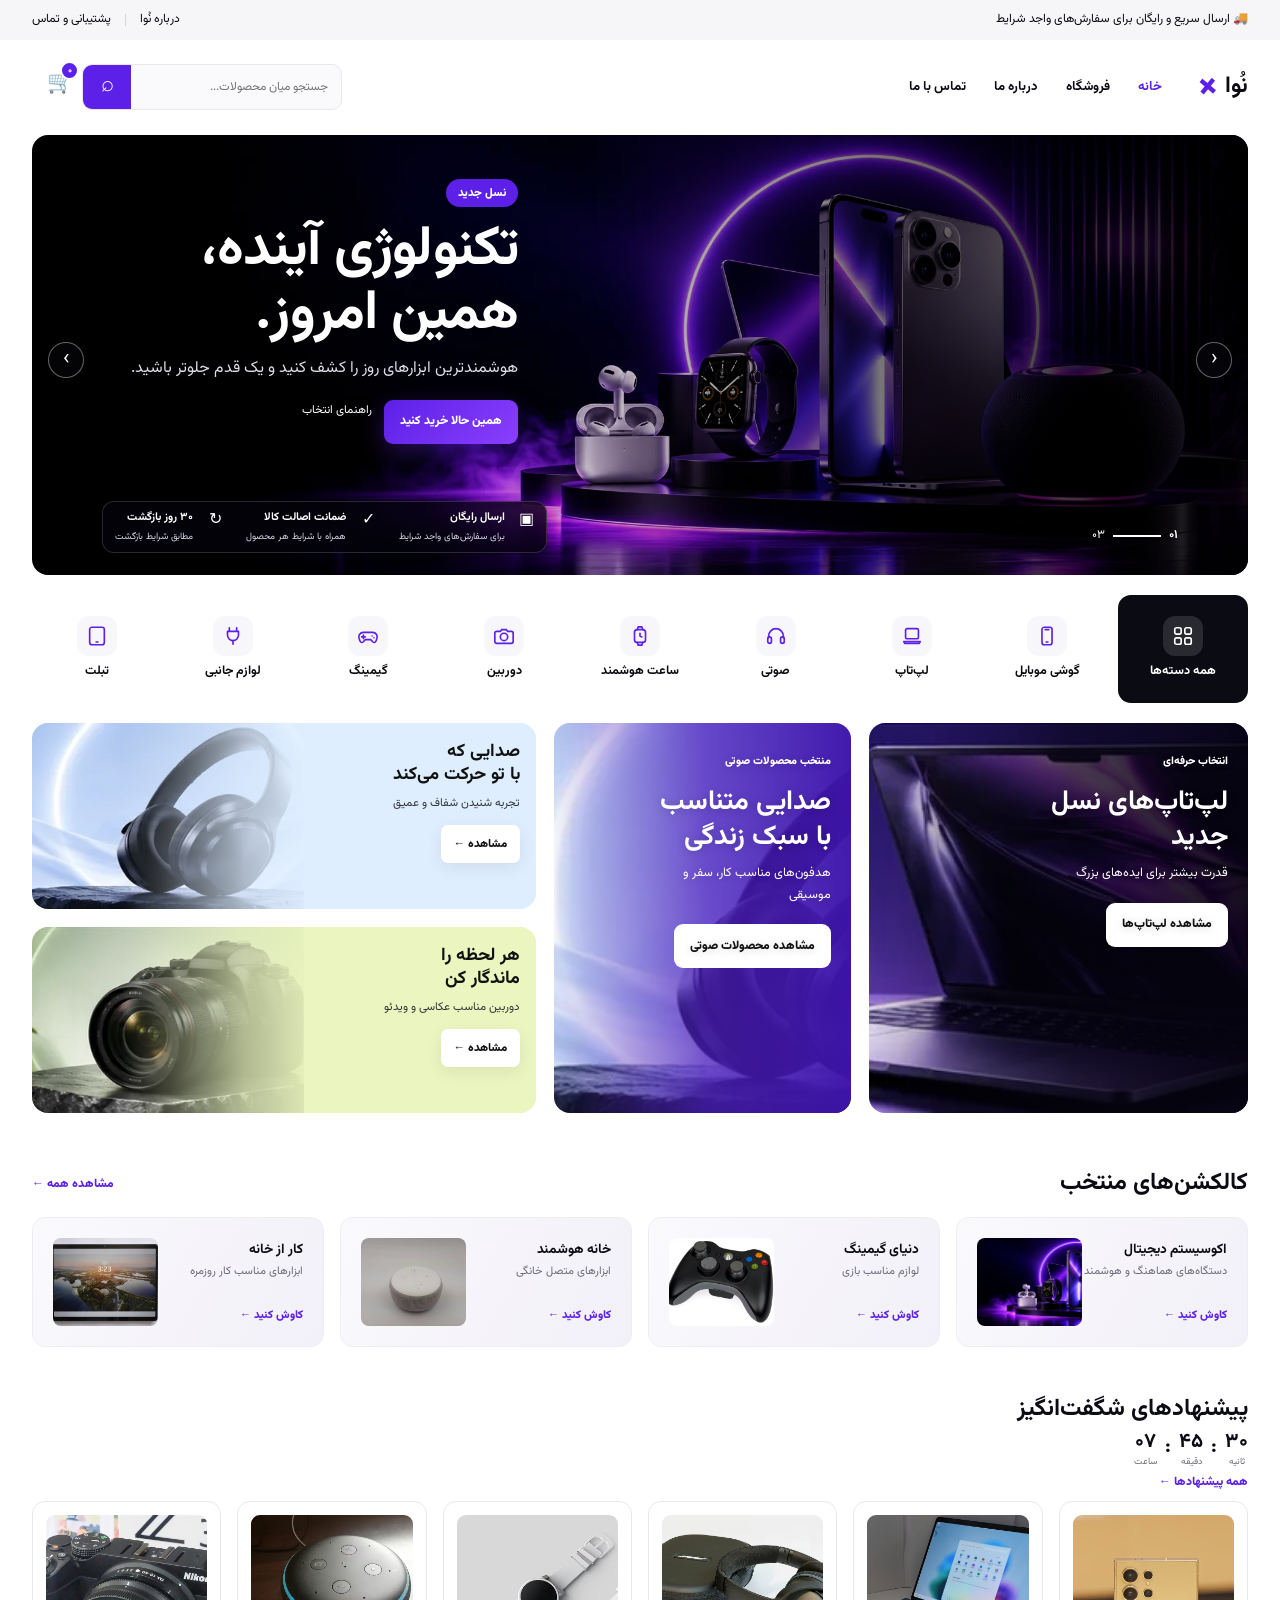
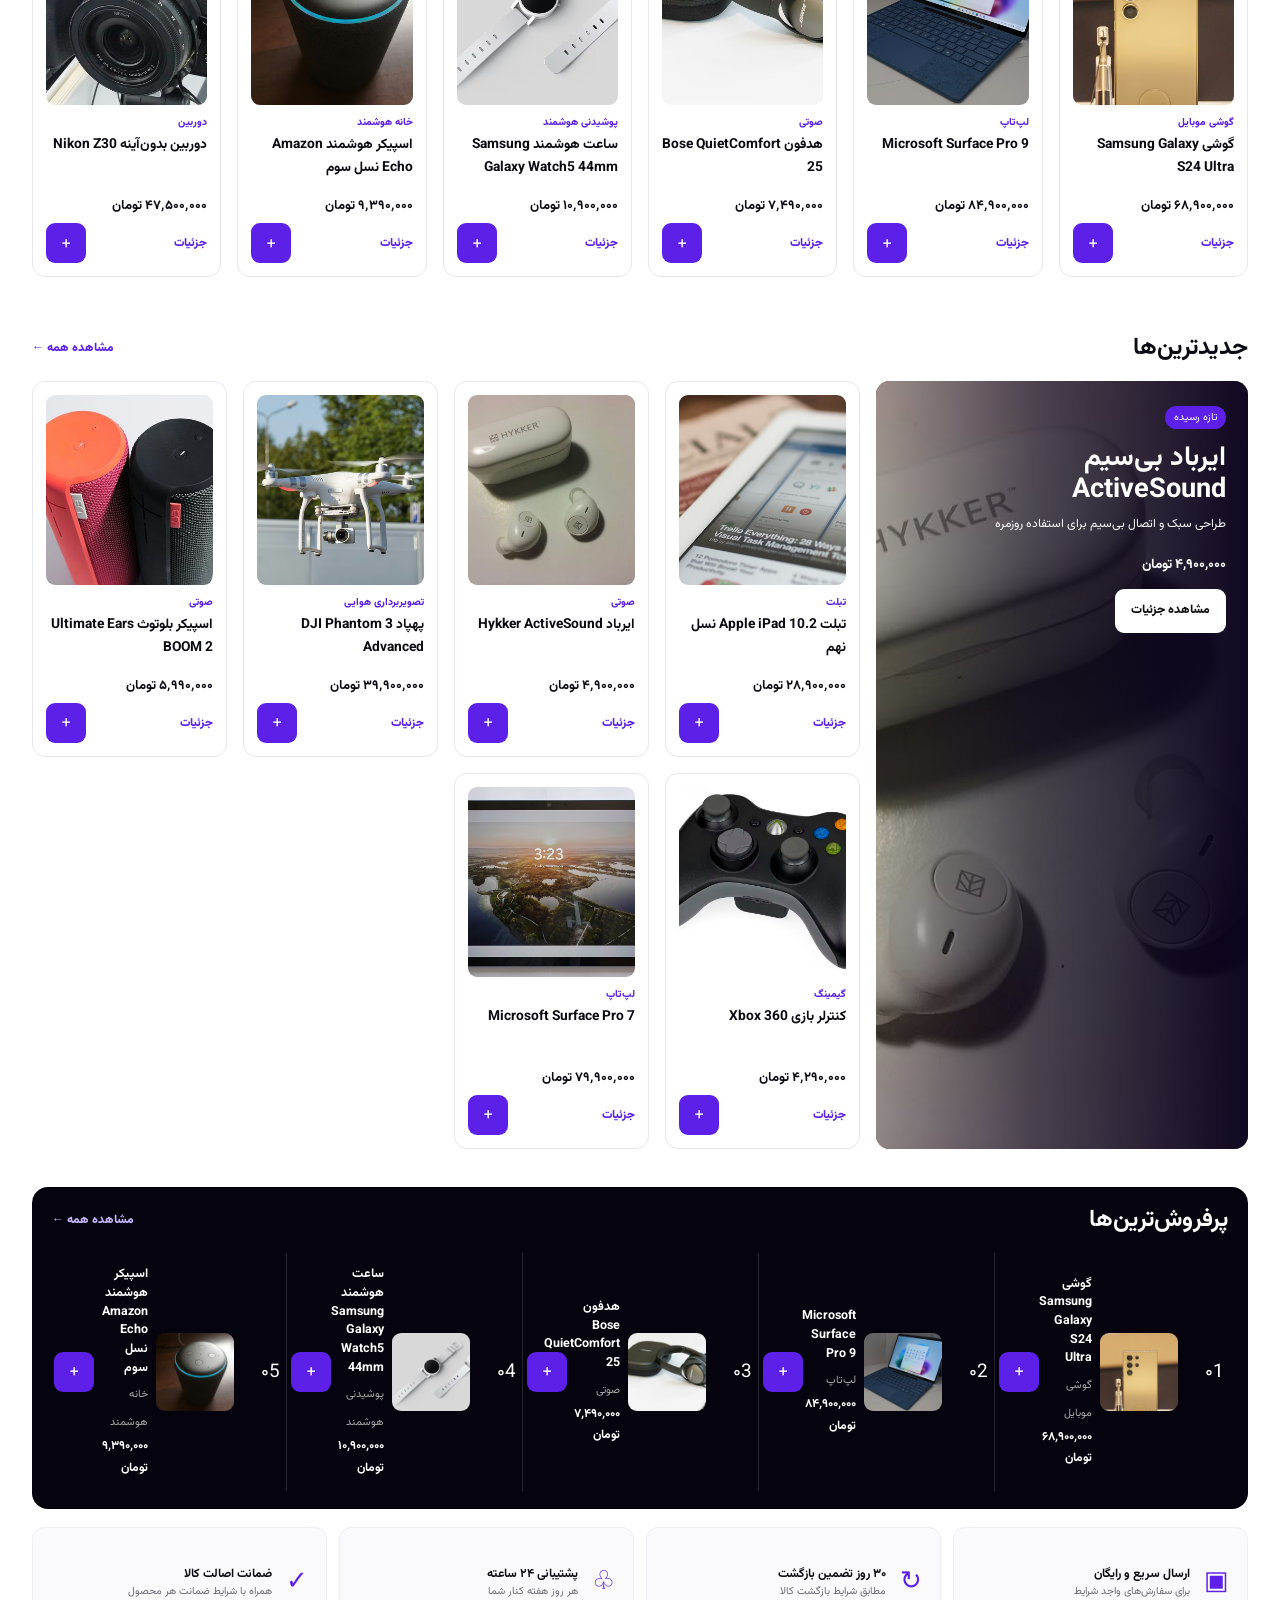
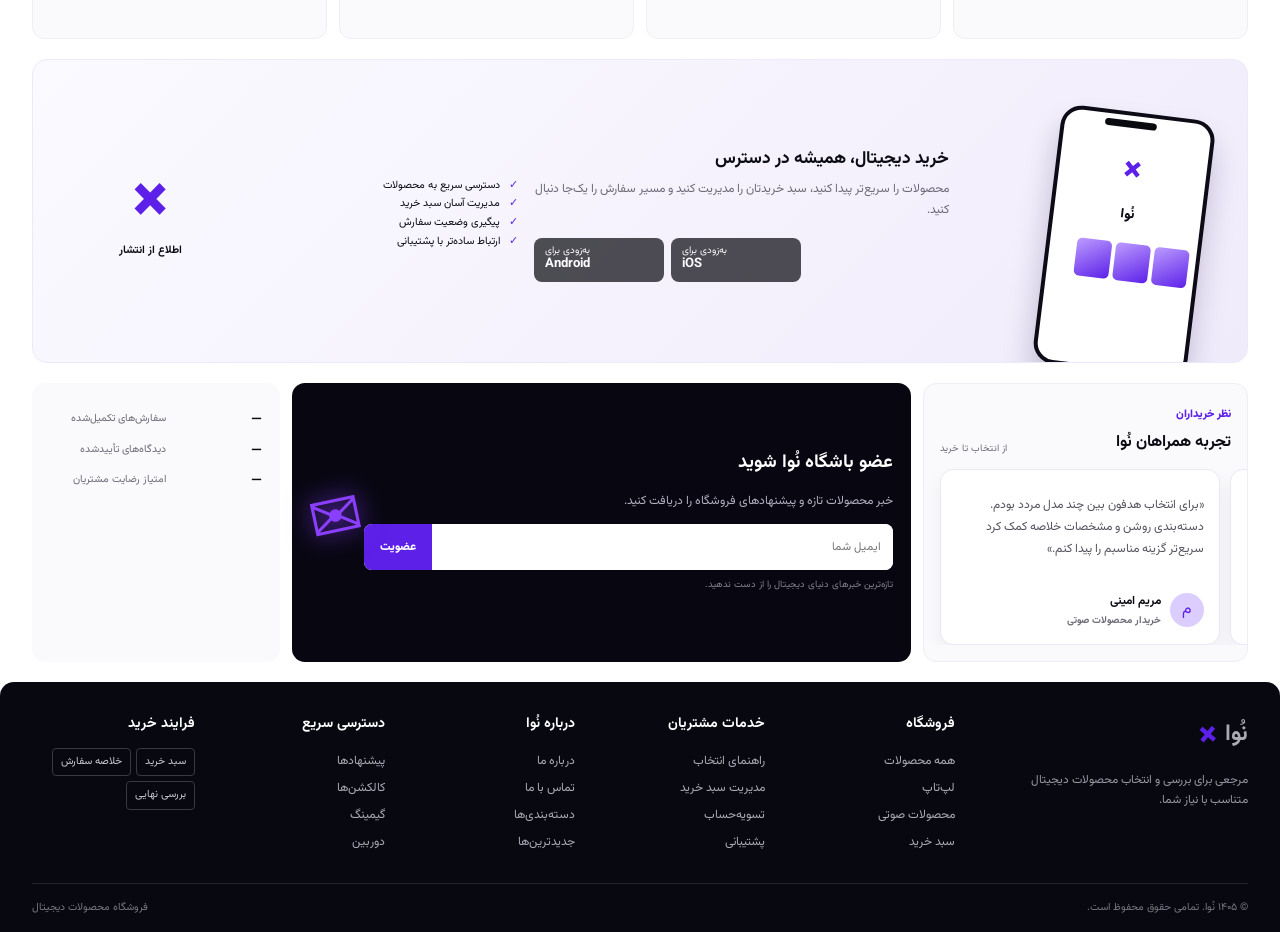
==== index.html @ 4d71f110 "feat: implement Nova storefront frontend" ====
<!doctype html>
<html lang="fa" dir="rtl">
<head>
  <meta charset="utf-8">
  <meta name="viewport" content="width=device-width, initial-scale=1">
  <meta name="description" content="فروشگاه اینترنتی لوازم دیجیتال نُوا؛ موبایل، لپ‌تاپ، صوتی و گجت‌های هوشمند">
  <title>نُوا | آینده همین‌جاست</title>
  <link rel="preload" as="image" href="assets/images/hero.webp" type="image/webp" fetchpriority="high">
  <link rel="stylesheet" href="assets/css/style.css">
  <link rel="stylesheet" href="assets/css/pages.css">
</head>
<body class="home-page">
  <svg class="icon-sprite" aria-hidden="true">
    <symbol id="icon-grid" viewBox="0 0 24 24"><rect x="3" y="3" width="7" height="7" rx="2"/><rect x="14" y="3" width="7" height="7" rx="2"/><rect x="3" y="14" width="7" height="7" rx="2"/><rect x="14" y="14" width="7" height="7" rx="2"/></symbol>
    <symbol id="icon-phone" viewBox="0 0 24 24"><rect x="6.5" y="2.5" width="11" height="19" rx="2.5"/><path d="M10 5h4M11 18.5h2"/></symbol>
    <symbol id="icon-laptop" viewBox="0 0 24 24"><rect x="5" y="4" width="14" height="11" rx="1.5"/><path d="M3 18h18l-1 2H4l-1-2Z"/></symbol>
    <symbol id="icon-audio" viewBox="0 0 24 24"><path d="M4 14v-2a8 8 0 0 1 16 0v2"/><rect x="3" y="13" width="4" height="7" rx="2"/><rect x="17" y="13" width="4" height="7" rx="2"/></symbol>
    <symbol id="icon-watch" viewBox="0 0 24 24"><path d="m9 5 1-3h4l1 3M9 19l1 3h4l1-3"/><rect x="6" y="5" width="12" height="14" rx="3"/><path d="M12 9v3l2 1"/></symbol>
    <symbol id="icon-camera" viewBox="0 0 24 24"><path d="M4 7h4l1.5-2h5L16 7h4a2 2 0 0 1 2 2v9a2 2 0 0 1-2 2H4a2 2 0 0 1-2-2V9a2 2 0 0 1 2-2Z"/><circle cx="12" cy="13" r="4"/></symbol>
    <symbol id="icon-game" viewBox="0 0 24 24"><path d="M7 8h10a5 5 0 0 1 4.7 6.8l-1.1 3a2 2 0 0 1-3.3.7L15 16H9l-2.3 2.5a2 2 0 0 1-3.3-.7l-1.1-3A5 5 0 0 1 7 8Z"/><path d="M7 11v4M5 13h4M16.5 12h.01M18.5 14h.01"/></symbol>
    <symbol id="icon-accessory" viewBox="0 0 24 24"><path d="M8 7V3M16 7V3M6 7h12v4a6 6 0 0 1-6 6 6 6 0 0 1-6-6V7Z"/><path d="M12 17v4"/></symbol>
    <symbol id="icon-tablet" viewBox="0 0 24 24"><rect x="4" y="2.5" width="16" height="19" rx="2.5"/><path d="M11 18.5h2"/></symbol>
  </svg>
  <div data-site-header></div>

  <main>
    <section class="hero container" aria-label="پیشنهادهای ویژه">
      <div class="hero-slides">
        <article class="hero-slide active" data-kicker="نسل جدید" data-title="تکنولوژی آینده، همین امروز." data-copy="هوشمندترین ابزارهای روز را کشف کنید و یک قدم جلوتر باشید.">
          <div class="hero-content"><span class="eyebrow">نسل جدید</span><h1>تکنولوژی آینده،<br>همین امروز.</h1><p>هوشمندترین ابزارهای روز را کشف کنید و یک قدم جلوتر باشید.</p><div class="hero-cta"><a class="btn btn--primary" href="shop.html">همین حالا خرید کنید</a><a class="watch-btn" href="about.html#buying-guide">راهنمای انتخاب</a></div></div>
        </article>
      </div>
      <button class="slider-arrow prev" aria-label="اسلاید قبلی">‹</button><button class="slider-arrow next" aria-label="اسلاید بعدی">›</button>
      <div class="hero-trust"><span>▣ <b>ارسال رایگان</b><small>برای سفارش‌های واجد شرایط</small></span><span>✓ <b>ضمانت اصالت کالا</b><small>همراه با شرایط هر محصول</small></span><span>↻ <b>۳۰ روز بازگشت</b><small>مطابق شرایط بازگشت</small></span></div>
      <div class="slide-progress"><strong id="slideNow">۰۱</strong><i></i><span id="slideTotal">۰۳</span></div>
    </section>

    <section class="categories container" id="categories" aria-label="دسته‌بندی محصولات">
      <a class="all-categories" href="shop.html"><svg aria-hidden="true"><use href="#icon-grid"></use></svg><b>همه دسته‌ها</b></a>
      <a href="shop.html?category=گوشی+موبایل"><svg aria-hidden="true"><use href="#icon-phone"></use></svg><b>گوشی موبایل</b></a>
      <a href="shop.html?category=لپ‌تاپ"><svg aria-hidden="true"><use href="#icon-laptop"></use></svg><b>لپ‌تاپ</b></a>
      <a href="shop.html?category=صوتی"><svg aria-hidden="true"><use href="#icon-audio"></use></svg><b>صوتی</b></a>
      <a href="shop.html?category=پوشیدنی+هوشمند"><svg aria-hidden="true"><use href="#icon-watch"></use></svg><b>ساعت هوشمند</b></a>
      <a href="shop.html?category=دوربین"><svg aria-hidden="true"><use href="#icon-camera"></use></svg><b>دوربین</b></a>
      <a href="shop.html?category=گیمینگ"><svg aria-hidden="true"><use href="#icon-game"></use></svg><b>گیمینگ</b></a>
      <a href="shop.html"><svg aria-hidden="true"><use href="#icon-accessory"></use></svg><b>لوازم جانبی</b></a>
      <a href="shop.html?category=تبلت"><svg aria-hidden="true"><use href="#icon-tablet"></use></svg><b>تبلت</b></a>
    </section>

    <section class="promo-grid container" aria-label="پیشنهادهای منتخب">
      <article class="promo promo--laptop"><img src="assets/images/laptop(1).webp" alt="لپ‌تاپ حرفه‌ای" width="706" height="249" loading="lazy" decoding="async"><div><small>انتخاب حرفه‌ای</small><h2>لپ‌تاپ‌های نسل جدید</h2><p>قدرت بیشتر برای ایده‌های بزرگ</p><a class="btn btn--light" href="shop.html?category=لپ‌تاپ">مشاهده لپ‌تاپ‌ها</a></div></article>
      <article class="promo promo--headphone"><img src="assets/images/headphones(1).webp" alt="هدفون بی‌سیم" width="710" height="249" loading="lazy" decoding="async"><div><small>منتخب محصولات صوتی</small><h2>صدایی متناسب با سبک زندگی</h2><p>هدفون‌های مناسب کار، سفر و موسیقی</p><a class="btn btn--light" href="shop.html?category=صوتی">مشاهده محصولات صوتی</a></div></article>
      <div class="promo-stack">
        <article class="promo promo--wide blue"><img src="assets/images/headphones(1).webp" alt="هدفون حرفه‌ای" width="710" height="249" loading="lazy" decoding="async"><div><h3>صدایی که<br>با تو حرکت می‌کند</h3><p>تجربه شنیدن شفاف و عمیق</p><a href="shop.html?category=صوتی">مشاهده ←</a></div></article>
        <article class="promo promo--wide green"><img src="assets/images/camera(1).webp" alt="دوربین حرفه‌ای" width="706" height="249" loading="lazy" decoding="async"><div><h3>هر لحظه را<br>ماندگار کن</h3><p>دوربین مناسب عکاسی و ویدئو</p><a href="shop.html?category=دوربین">مشاهده ←</a></div></article>
      </div>
    </section>

    <section class="section container featured" id="brands">
      <div class="section-head"><h2>کالکشن‌های منتخب</h2><a href="shop.html">مشاهده همه ←</a></div>
      <div class="collection-grid">
        <a href="shop.html"><span><b>اکوسیستم دیجیتال</b><small>دستگاه‌های هماهنگ و هوشمند</small><em>کاوش کنید ←</em></span><picture><img src="assets/images/hero.webp" alt="مجموعه دستگاه‌های دیجیتال" width="2172" height="724" loading="lazy" decoding="async"></picture></a>
        <a href="shop.html?category=گیمینگ"><span><b>دنیای گیمینگ</b><small>لوازم مناسب بازی</small><em>کاوش کنید ←</em></span><picture><source srcset="assets/images/collections/gaming.avif" type="image/avif"><img src="assets/images/collections/gaming.webp" alt="کنترلر بازی مشکی" width="800" height="600" loading="lazy" decoding="async"></picture></a>
        <a href="shop.html?category=خانه+هوشمند"><span><b>خانه هوشمند</b><small>ابزارهای متصل خانگی</small><em>کاوش کنید ←</em></span><picture><source srcset="assets/images/collections/smart-home.avif" type="image/avif"><img src="assets/images/collections/smart-home.webp" alt="اسپیکر خانه هوشمند" width="800" height="600" loading="lazy" decoding="async"></picture></a>
        <a href="shop.html?category=لپ‌تاپ"><span><b>کار از خانه</b><small>ابزارهای مناسب کار روزمره</small><em>کاوش کنید ←</em></span><picture><source srcset="assets/images/collections/workspace.avif" type="image/avif"><img src="assets/images/collections/workspace.webp" alt="لپ‌تاپ مناسب فضای کار" width="800" height="600" loading="lazy" decoding="async"></picture></a>
      </div>
    </section>

    <section class="section container" id="deals">
      <div class="section-head deals-head"><h2>پیشنهادهای شگفت‌انگیز</h2><div class="countdown" aria-label="زمان باقی‌مانده"><span><b id="hours">۰۷</b><small>ساعت</small></span><i>:</i><span><b id="minutes">۴۵</b><small>دقیقه</small></span><i>:</i><span><b id="seconds">۳۲</b><small>ثانیه</small></span></div><a href="shop.html">همه پیشنهادها ←</a></div>
      <div class="product-grid" id="dealProducts"></div>
    </section>

    <section class="section container" id="new">
      <div class="section-head"><h2>جدیدترین‌ها</h2><a href="shop.html">مشاهده همه ←</a></div>
      <div class="new-grid"><article class="new-banner"><picture><source srcset="assets/images/new-arrival-earbuds.avif" type="image/avif"><img src="assets/images/new-arrival-earbuds.webp" alt="ایرباد بی‌سیم ActiveSound" width="900" height="900" loading="lazy" decoding="async"></picture><div><span>تازه رسیده</span><h2>ایرباد بی‌سیم<br>ActiveSound</h2><p>طراحی سبک و اتصال بی‌سیم برای استفاده روزمره</p><strong>۴,۹۰۰,۰۰۰ تومان</strong><a class="btn btn--light" href="product.html?id=8">مشاهده جزئیات</a></div></article><div class="product-grid" id="newProducts"></div></div>
    </section>

    <section class="section best container">
      <div class="section-head section-head--light"><h2>پرفروش‌ترین‌ها</h2><a href="shop.html">مشاهده همه ←</a></div><div class="best-grid" id="bestProducts"></div>
    </section>

    <section class="benefits container" aria-label="مزایای خرید">
      <article><i>▣</i><span><b>ارسال سریع و رایگان</b><small>برای سفارش‌های واجد شرایط</small></span></article>
      <article><i>↻</i><span><b>۳۰ روز تضمین بازگشت</b><small>مطابق شرایط بازگشت کالا</small></span></article>
      <article><i>♧</i><span><b>پشتیبانی ۲۴ ساعته</b><small>هر روز هفته کنار شما</small></span></article>
      <article><i>✓</i><span><b>ضمانت اصالت کالا</b><small>همراه با شرایط ضمانت هر محصول</small></span></article>
    </section>

    <section class="app-promo container" aria-labelledby="appTitle">
      <div class="phone-mock" aria-hidden="true"><span class="notch"></span><div class="mock-logo">×</div><small>نُوا</small><div class="mock-cards"><i></i><i></i><i></i></div></div>
      <div class="app-copy"><h2 id="appTitle">خرید دیجیتال، همیشه در دسترس</h2><p>محصولات را سریع‌تر پیدا کنید، سبد خریدتان را مدیریت کنید و مسیر سفارش را یک‌جا دنبال کنید.</p><div class="store-buttons"><span aria-disabled="true">به‌زودی برای<br><b>Android</b></span><span aria-disabled="true">به‌زودی برای<br><b>iOS</b></span></div></div>
      <ul><li>دسترسی سریع به محصولات</li><li>مدیریت آسان سبد خرید</li><li>پیگیری وضعیت سفارش</li><li>ارتباط ساده‌تر با پشتیبانی</li></ul>
      <div class="qr app-release" aria-label="اطلاع‌رسانی انتشار اپلیکیشن"><div>×</div><b>اطلاع از انتشار</b></div>
    </section>

    <section class="community container">
      <section class="testimonials" aria-labelledby="testimonialsTitle">
        <header class="testimonials-head"><div><span>نظر خریداران</span><h2 id="testimonialsTitle">تجربه همراهان نُوا</h2></div><small>از انتخاب تا خرید</small></header>
        <div class="testimonial-viewport" tabindex="0" aria-label="نظرات مشتریان؛ برای مرور افقی بکشید">
          <div class="testimonial-track" role="list">
            <article class="testimonial-card" role="listitem"><blockquote>«برای انتخاب هدفون بین چند مدل مردد بودم. دسته‌بندی روشن و مشخصات خلاصه کمک کرد سریع‌تر گزینه مناسبم را پیدا کنم.»</blockquote><div class="person"><i>م</i><b>مریم امینی<small>خریدار محصولات صوتی</small></b></div></article>
            <article class="testimonial-card" role="listitem"><blockquote>«تصاویر محصول واضح بود و اطلاعات فنی همان چیزهایی را پوشش می‌داد که برای مقایسه لپ‌تاپ‌ها نیاز داشتم.»</blockquote><div class="person"><i>ع</i><b>علی رضایی<small>خریدار لپ‌تاپ</small></b></div></article>
            <article class="testimonial-card" role="listitem"><blockquote>«در موبایل هم فیلترها و سبد خرید روان کار می‌کردند. تغییر تعداد کالا و مرور دوباره سفارش ساده و بدون سردرگمی بود.»</blockquote><div class="person"><i>س</i><b>سارا نیک‌پی<small>خریدار لوازم دیجیتال</small></b></div></article>
            <article class="testimonial-card" role="listitem"><blockquote>«برای بررسی دوربین، مشخصات کلیدی و محصولات مرتبط کنار هم قرار داشتند و مسیر انتخاب را برایم کوتاه‌تر کردند.»</blockquote><div class="person"><i>ک</i><b>کیوان شریفی<small>خریدار دوربین</small></b></div></article>
          </div>
        </div>
      </section>
      <article class="newsletter"><div><h2>عضو باشگاه نُوا شوید</h2><p>خبر محصولات تازه و پیشنهادهای فروشگاه را دریافت کنید.</p><form id="newsletterForm"><input type="email" required placeholder="ایمیل شما" aria-label="ایمیل"><button type="submit">عضویت</button></form><small>تازه‌ترین خبرهای دنیای دیجیتال را از دست ندهید.</small></div><div class="mail-art" aria-hidden="true">✉</div></article>
      <article class="stats" aria-label="آمار فروشگاه"><p><b>—</b><span>سفارش‌های تکمیل‌شده</span></p><p><b>—</b><span>دیدگاه‌های تأییدشده</span></p><p><b>—</b><span>امتیاز رضایت مشتریان</span></p></article>
    </section>
  </main>

  <div data-site-footer></div>

  <div class="overlay"></div><div class="toast" role="status" aria-live="polite"></div>
  <script src="assets/js/catalog.js"></script>
  <script src="assets/js/main.js"></script>
</body>
</html>
---- assets/css/style.css ----
@font-face {
  font-family: "Vazirmatn";
  src: url("../fonts/Vazirmatn.woff2") format("woff2");
  font-weight: 100 900;
  font-style: normal;
  font-display: swap;
}

:root {
  --ink: #0b0b13;
  --muted: #6d6b77;
  --line: #e8e7ee;
  --paper: #fff;
  --soft: #f7f6fb;
  --purple: #5c20e8;
  --purple-2: #8a3ffc;
  --red: #ed2449;
  --green: #eaf5bf;
  --blue: #dfeeff;
  --radius-sm: 10px;
  --radius: 16px;
  --radius-lg: 20px;
  --shadow: 0 14px 38px rgba(28, 17, 63, 0.1);
  --space-1: 0.5rem;
  --space-2: 0.75rem;
  --space-3: 1rem;
  --space-4: 1.5rem;
  --space-5: 2rem;
  --space-6: 3rem;
}

*, *::before, *::after { box-sizing: border-box; }

html {
  width: 100%;
  max-width: 100%;
  overflow-x: hidden;
  scroll-behavior: smooth;
  scroll-padding-top: 84px;
}

body {
  margin: 0;
  width: 100%;
  min-width: 0;
  max-width: 100%;
  overflow-x: hidden;
  background: var(--paper);
  color: var(--ink);
  font-family: "Vazirmatn", Tahoma, Arial, sans-serif;
  font-size: 15px;
  line-height: 1.75;
}

body, button, input { font-family: "Vazirmatn", Tahoma, Arial, sans-serif; }
button, input { font-size: inherit; }
button { cursor: pointer; }
a { color: inherit; text-decoration: none; }
img { display: block; max-width: 100%; }
.icon-sprite { position: absolute; width: 0; height: 0; overflow: hidden; }
main, header, footer, section, nav, article, div { min-width: 0; }
main, .site-header, footer { width: 100%; max-width: 100vw; }

.container {
  width: calc(100% - 24px);
  max-width: min(1320px, calc(100vw - 24px));
  margin-inline: auto;
}

.announcement { min-height: 36px; background: #f6f5f8; font-size: 0.72rem; }
.announcement__inner { min-height: 36px; display: flex; align-items: center; justify-content: center; text-align: center; }
.announcement__inner > div { display: none; }
.sep { width: 1px; height: 12px; background: #d7d5dc; }

.site-header { position: sticky; top: 0; z-index: 50; background: #fff; border-bottom: 1px solid transparent; transition: box-shadow 0.25s, border-color 0.25s; }
.site-header.scrolled { border-color: var(--line); box-shadow: 0 8px 26px rgba(23, 16, 48, 0.08); }
.header-main { min-height: 64px; display: flex; align-items: center; gap: 10px; }
.brand { direction: ltr; display: inline-flex; align-items: center; gap: 8px; flex: none; }
.brand i { color: var(--purple); font-size: 2.25rem; font-style: normal; font-weight: 900; line-height: 0.7; transform: rotate(-5deg); }
.brand strong { font-size: 1.18rem; }
.desktop-nav { display: none; }
.header-actions { margin-inline-start: auto; display: flex; align-items: center; gap: 8px; }
.search, .header-actions > .icon-btn { display: none; }
.header-actions > .cart-toggle { position: relative; width: 44px; height: 44px; display: grid; place-items: center; border: 1px solid var(--line); border-radius: 10px; background: #fff; font-size: 1.15rem; }
.header-actions > .cart-toggle b { position: absolute; top: -5px; right: -5px; width: 19px; height: 19px; display: grid; place-items: center; border: 2px solid #fff; border-radius: 50%; background: var(--purple); color: #fff; font-size: 0.58rem; }
.menu-toggle { width: 46px; height: 46px; padding: 10px; border: 1px solid var(--line); border-radius: var(--radius-sm); background: #fff; }
.menu-toggle span { display: block; height: 2px; margin: 5px 0; background: var(--ink); }
.mobile-search { height: 44px; display: flex; overflow: hidden; margin-bottom: 8px; border: 1px solid var(--line); border-radius: 11px; background: #f8f7fb; }
.mobile-search input { min-width: 0; width: 100%; padding: 0 14px; border: 0; background: transparent; outline: 0; font-size: 0.78rem; }
.mobile-search input:focus { background: #fff; }
.mobile-search button { width: 48px; flex: none; border: 0; background: var(--purple); color: #fff; font-size: 1.3rem; }
.mobile-nav { position: absolute; top: 100%; left: 0; z-index: 60; visibility: hidden; width: min(340px, 86vw); height: calc(100dvh - 116px); display: flex; flex-direction: column; gap: 8px; overflow-y: auto; padding: 28px 22px; background: #fff; box-shadow: 12px 20px 40px rgba(0, 0, 0, 0.16); opacity: 0; pointer-events: none; transition: opacity 0.25s, visibility 0.25s; }
.mobile-nav.open { visibility: visible; opacity: 1; pointer-events: auto; }
.mobile-nav a { padding: 12px 14px; border-radius: 8px; font-weight: 700; }
.mobile-nav a:hover { background: var(--soft); color: var(--purple); }
.mobile-nav a.active { background: var(--soft); color: var(--purple); }

.hero { width: 100%; max-width: 100vw; height: 600px; position: relative; overflow: hidden; isolation: isolate; border-radius: 0; background-color: #030306; background-image: url("../images/hero.webp"); background-repeat: no-repeat; background-position: 62% 14px; background-size: auto 56%; color: #fff; }
.hero::after { content: ""; position: absolute; inset: 0; z-index: 1; background: linear-gradient(0deg, #030306 0%, rgba(3, 3, 6, 0.98) 37%, rgba(3, 3, 6, 0.52) 56%, rgba(3, 3, 6, 0.02) 76%); pointer-events: none; }
.hero-slide { position: absolute; inset: 0; z-index: 2; }
.hero-content { position: absolute; inset: auto 20px 86px 20px; min-width: 0; transition: opacity 0.3s, transform 0.3s; }
.hero-content.changing { opacity: 0; transform: translateY(8px); }
.eyebrow { display: inline-block; padding: 4px 12px; border-radius: 999px; background: var(--purple); font-size: 0.72rem; font-weight: 850; }
.hero h1 { margin: 12px 0 9px; font-size: clamp(1.85rem, 9vw, 2.35rem); line-height: 1.15; letter-spacing: -0.8px; }
.hero p { max-width: 32rem; margin: 0; color: #dedce7; font-size: 0.82rem; line-height: 1.8; }
.hero-cta { display: flex; flex-wrap: nowrap; align-items: center; gap: 8px; margin-top: 16px; }
.btn { min-height: 44px; display: inline-flex; align-items: center; justify-content: center; padding: 0 16px; border: 0; border-radius: 9px; font-size: 0.76rem; font-weight: 850; }
.btn--primary { background: linear-gradient(135deg, var(--purple), var(--purple-2)); color: #fff; box-shadow: 0 8px 25px rgba(105, 35, 239, 0.35); }
.btn--light { background: #fff; color: #111; }
.watch-btn { min-height: 44px; padding: 0 4px; border: 0; background: transparent; color: #fff; font-size: 0.72rem; white-space: nowrap; }
.slider-arrow { position: absolute; top: 27%; z-index: 5; width: 34px; height: 34px; display: grid; place-items: center; padding: 0; border: 1px solid rgba(255,255,255,.38); border-radius: 50%; background: rgba(9,8,15,.52); color: #fff; font-size: 1.25rem; line-height: 1; box-shadow: 0 4px 14px rgba(0,0,0,.18); backdrop-filter: blur(7px); transition: background-color .2s, transform .2s; }
.slider-arrow:hover, .slider-arrow:focus-visible { background: rgba(92,32,232,.9); transform: scale(1.05); }
.slider-arrow.prev { right: 12px; }
.slider-arrow.next { left: 12px; }
.hero-trust { position: absolute; z-index: 3; display: none; }
.hero-trust span { display: none; }
.hero-trust b { font-size: 0.72rem; }
.hero-trust small { color: #bab7c3; font-size: 0.62rem; }
.slide-progress { position: absolute; left: 20px; bottom: 24px; z-index: 3; display: flex; align-items: center; gap: 8px; font-size: 0.75rem; }
.slide-progress i { width: 48px; height: 2px; background: #fff; }

.categories { display: grid; grid-template-columns: repeat(3, minmax(0, 1fr)); gap: 6px; padding-block: 14px; }
.categories a { min-height: 88px; display: flex; flex-direction: column; align-items: center; justify-content: center; min-width: 0; padding: 6px 2px; border-radius: 13px; text-align: center; transition: transform 0.25s, background-color 0.25s; }
.categories a:hover { background: var(--soft); transform: translateY(-3px); }
.categories svg { width: 40px; height: 40px; padding: 9px; border-radius: 12px; background: var(--soft); color: var(--purple); fill: none; stroke: currentColor; stroke-width: 1.8; stroke-linecap: round; stroke-linejoin: round; }
.categories b { margin-top: 5px; font-size: 0.78rem; }
.categories small { color: var(--muted); font-size: 0.68rem; }
.categories .all-categories { background: var(--ink); color: #fff; }
.categories .all-categories svg { background: rgba(255,255,255,.12); color: #fff; }
.categories .all-categories:hover { background: var(--purple); }

.promo-grid { display: grid; gap: 10px; }
.promo { min-height: 260px; position: relative; overflow: hidden; isolation: isolate; border-radius: var(--radius); }
.promo > img { position: absolute; inset: 0; z-index: -2; width: 100%; height: 100%; object-fit: cover; }
.promo::after { content: ""; position: absolute; inset: 0; z-index: -1; background: linear-gradient(270deg, rgba(5, 3, 15, 0.94) 0%, rgba(5, 3, 15, 0.72) 46%, rgba(5, 3, 15, 0.08) 100%); }
.promo > div:not(.promo-stack) { width: min(72%, 270px); padding: 24px 20px; color: #fff; text-shadow: 0 1px 10px rgba(0, 0, 0, 0.18); }
.promo small { font-size: 0.68rem; font-weight: 900; }
.promo h2 { max-width: 230px; margin: 10px 0 7px; font-size: 1.38rem; line-height: 1.3; }
.promo p { margin: 0 0 18px; font-size: 0.78rem; }
.promo--headphone::after { background: linear-gradient(270deg, rgba(62, 20, 170, 0.97) 0%, rgba(77, 29, 189, 0.75) 49%, rgba(31, 16, 86, 0.04) 100%); }
.promo--laptop > img { object-position: 58% center; }
.promo--headphone > img { object-position: 40% center; }
.promo-stack { display: grid; gap: 10px; }
.promo--wide { min-height: 164px; background: var(--blue); }
.promo--wide.green { background: var(--green); }
.promo--wide > img { right: auto; left: 0; width: 54%; object-position: center; }
.promo--wide::after { background: linear-gradient(270deg, rgba(223, 238, 255, 1) 0%, rgba(223, 238, 255, 0.98) 43%, rgba(223, 238, 255, 0.75) 58%, rgba(223, 238, 255, 0) 82%); }
.promo--wide.green::after { background: linear-gradient(270deg, rgba(234, 245, 191, 1) 0%, rgba(234, 245, 191, 0.98) 43%, rgba(234, 245, 191, 0.75) 58%, rgba(234, 245, 191, 0) 82%); }
.promo.promo--wide > div:not(.promo-stack) { position: relative; z-index: 2; width: 65%; padding: 18px 16px; color: #111; text-shadow: none; }
.promo--wide h3 { margin: 0 0 5px; font-size: 1.12rem; line-height: 1.3; }
.promo--wide p { margin: 0 0 12px; color: #33343a; font-size: 0.72rem; }
.promo--wide a { display: inline-flex; min-height: 38px; align-items: center; padding: 0 13px; border-radius: 7px; background: #fff; color: #111; font-size: 0.72rem; font-weight: 850; box-shadow: 0 5px 16px rgba(25, 27, 38, 0.08); }
.promo--wide.green > div { max-width: 68%; overflow-wrap: anywhere; }

.section { margin-top: 26px; }
.section-head { min-height: 54px; display: flex; align-items: center; justify-content: space-between; gap: 10px; }
.section-head h2 { margin: 0; font-size: 1.12rem; line-height: 1.4; }
.section-head > a { flex: none; color: var(--purple); font-size: 0.75rem; font-weight: 850; }
.catalog-demo-note { width: fit-content; margin: 0 0 2px; padding: 4px 9px; border: 1px solid #e8e1f8; border-radius: 999px; background: #f8f5ff; color: #625c6e; font-size: .66rem; }
.collection-grid { display: grid; grid-template-columns: repeat(2, minmax(0, 1fr)); gap: 8px; }
.collection-grid > a { min-height: 172px; display: flex; flex-direction: column; overflow: hidden; padding: 13px; border: 1px solid #efedf4; border-radius: 13px; background: linear-gradient(120deg, #faf9fc, #f2f0f8); }
.collection-grid span { z-index: 2; width: 100%; min-height: 72px; display: flex; flex-direction: column; }
.collection-grid b { font-size: 0.85rem; }
.collection-grid small { color: var(--muted); font-size: 0.7rem; }
.collection-grid em { margin-top: auto; color: var(--purple); font-size: 0.7rem; font-style: normal; font-weight: 850; }
.collection-grid picture { width: 100%; height: 76px; display: block; flex: none; margin-top: 8px; overflow: hidden; border-radius: 8px; }
.collection-grid picture img { width: 100%; height: 100%; object-fit: cover; }
.collection-icon { margin: auto; align-self: center; font-size: 2.65rem; filter: drop-shadow(0 10px 8px rgba(0, 0, 0, 0.14)); }

.deals-head { min-height: 92px; display: grid; grid-template-columns: minmax(0, 1fr) auto; gap: 6px 10px; padding-block: 8px; }
.deals-head > a { margin: 0; }
.deals-head .countdown { grid-column: 1 / -1; justify-self: start; }
.countdown { direction: ltr; display: flex; align-items: flex-start; gap: 8px; }
.countdown span { display: flex; flex-direction: column; align-items: center; line-height: 1; }
.countdown b { font-size: 1.25rem; }
.countdown small { margin-top: 5px; color: var(--muted); font-size: 0.58rem; }
.countdown i { font-size: 1.15rem; font-style: normal; font-weight: 900; }

.product-grid { display: grid; grid-template-columns: repeat(2, minmax(0, 1fr)); gap: 8px; }
.product-card { min-width: 0; min-height: 315px; position: relative; display: flex; flex-direction: column; padding: 9px; border: 1px solid var(--line); border-radius: 13px; background: #fff; transition: transform 0.25s, box-shadow 0.25s, border-color 0.25s; }
.product-card:hover { border-color: transparent; box-shadow: var(--shadow); transform: translateY(-5px); }
.product-card .badge { position: absolute; top: 8px; right: 8px; z-index: 2; padding: 2px 7px; border-radius: 5px; background: var(--red); color: #fff; font-size: 0.62rem; font-weight: 900; }
.product-card .badge.new { background: var(--purple); }
.wish-btn { position: absolute; top: 8px; left: 8px; z-index: 3; width: 34px; height: 34px; border: 0; border-radius: 50%; background: rgba(255, 255, 255, 0.94); color: #777; font-size: 1.15rem; }
.wish-btn.active { background: #ffe9ee; color: var(--red); }
.product-image { width: 100%; height: auto; aspect-ratio: 1 / 1; overflow: hidden; display: flex; align-items: center; justify-content: center; border-radius: 9px; background: radial-gradient(circle, #fff, #f3f1f8); }
.product-image picture { width: 100%; height: 100%; display: block; }
.product-image img { width: 100%; height: 100%; object-fit: cover; transition: transform 0.35s; }
.product-card:hover img { transform: scale(1.045); }
.product-category { display: block; margin-top: 9px; color: var(--purple); font-size: .64rem; font-weight: 800; }
.product-card h3 { height: 50px; min-height: 50px; margin: 2px 0 5px; overflow: hidden; font-size: 0.82rem; line-height: 1.65; }
.price-row { min-height: 48px; display: flex; flex-direction: column; align-items: flex-start; gap: 0; }
.price-row strong { font-size: 0.8rem; white-space: nowrap; }
.price-row del { color: #92909a; font-size: 0.69rem; white-space: nowrap; }
.product-meta { display: flex; align-items: center; justify-content: space-between; gap: 5px; margin-top: auto; }
.stars { overflow: hidden; color: #f5ac16; font-size: 0.68rem; white-space: nowrap; }
.stars small { color: var(--muted); }
.add-btn, .add-best { flex: none; width: 40px; height: 40px; border: 0; border-radius: 9px; background: var(--purple); color: #fff; font-size: 1.2rem; }

.new-grid { display: grid; gap: 12px; }
.new-grid > .product-grid { grid-template-columns: repeat(2, minmax(0, 1fr)); }
.new-banner { min-height: 285px; position: relative; overflow: hidden; border-radius: 14px; background: #090310; color: #fff; }
.new-banner > picture { position: absolute; inset: 0; }
.new-banner > picture img { width: 100%; height: 100%; object-fit: cover; opacity: 0.86; }
.new-banner::after { content: ""; position: absolute; inset: 0; background: linear-gradient(270deg, rgba(11, 2, 29, 0.96), rgba(11, 2, 29, 0.54) 58%, rgba(11, 2, 29, 0.03)); }
.new-banner > div { position: relative; z-index: 2; width: 78%; padding: 22px; }
.new-banner span { padding: 3px 9px; border-radius: 999px; background: var(--purple); font-size: 0.66rem; }
.new-banner h2 { margin: 12px 0 8px; font-size: 1.7rem; line-height: 1.15; }
.new-banner p { margin: 0; font-size: 0.76rem; }
.new-banner strong { display: block; margin: 18px 0 12px; font-size: 0.85rem; }

.best { padding: 0 14px 14px; border-radius: var(--radius); background: #05040e; color: #fff; }
.section-head--light { padding-inline: 2px; }
.section-head--light > a { color: #c8b6ff; }
.best-grid { display: grid; }
.best-card { min-width: 0; display: grid; grid-template-columns: 32px 72px minmax(0, 1fr) 40px; align-items: center; gap: 8px; padding: 12px 6px; border-bottom: 1px solid #272431; }
.best-card:last-child { border-bottom: 0; }
.best-rank { font-size: 1.18rem; }
.best-card picture { width: 72px; height: 72px; display: block; overflow: hidden; border-radius: 9px; }
.best-card picture img { width: 100%; height: 100%; object-fit: cover; }
.best-card h3 { margin: 0 0 3px; font-size: 0.78rem; line-height: 1.5; }
.best-card small { color: #aaa; font-size: 0.68rem; }
.best-card strong { display: block; font-size: 0.76rem; }

.benefits { display: grid; grid-template-columns: repeat(2, minmax(0, 1fr)); gap: 8px; margin-top: 18px; }
.benefits article { min-height: 132px; display: flex; flex-direction: column; align-items: center; justify-content: center; gap: 7px; padding: 12px 8px; border: 1px solid #f0eef5; border-radius: 12px; background: #faf9fc; text-align: center; }
.benefits i { color: var(--purple); font-size: 1.45rem; font-style: normal; line-height: 1; }
.benefits span { min-width: 0; display: flex; flex-direction: column; }
.benefits b { font-size: 0.76rem; line-height: 1.5; }
.benefits small { color: var(--muted); font-size: 0.66rem; line-height: 1.5; }

.app-promo { min-height: 0; display: grid; grid-template-columns: 82px minmax(0, 1fr); align-items: center; gap: 16px; overflow: hidden; margin-top: 20px; padding: 24px 14px 18px; border: 1px solid #eee9fa; border-radius: 15px; background: linear-gradient(135deg, #fbfaff, #f0ebfb); }
.phone-mock { width: 82px; height: 174px; position: relative; align-self: end; padding-top: 22px; border: 4px solid #0d0b16; border-radius: 21px; background: #fff; box-shadow: 0 20px 30px rgba(24, 9, 65, 0.22); text-align: center; transform: rotate(4deg) translateY(18px); }
.notch { position: absolute; top: 5px; left: 23px; width: 36px; height: 7px; border-radius: 10px; background: #090910; }
.mock-logo { color: var(--purple); font-size: 2.25rem; font-weight: 900; }
.phone-mock > small { font-weight: 850; }
.mock-cards { display: flex; gap: 4px; padding: 14px 7px; }
.mock-cards i { width: 21px; height: 38px; display: block; border-radius: 5px; background: linear-gradient(150deg, #bd9dff, var(--purple)); }
.app-copy { min-width: 0; }
.app-copy h2 { margin: 0 0 7px; font-size: 1.08rem; line-height: 1.5; }
.app-copy p { margin: 0; color: var(--muted); font-size: 0.76rem; }
.store-buttons { direction: ltr; display: flex; flex-direction: column; align-items: flex-start; gap: 7px; margin-top: 16px; }
.store-buttons a, .store-buttons > span { min-width: 130px; min-height: 44px; padding: 7px 11px; border-radius: 8px; background: #0c0c12; color: #fff; font-size: 0.62rem; line-height: 1.2; }
.store-buttons > span { display: block; opacity: .72; cursor: default; }
.store-buttons b { font-size: 0.82rem; }
.app-promo ul { grid-column: 1 / -1; display: grid; grid-template-columns: repeat(2, minmax(0, 1fr)); gap: 6px 10px; margin: 8px 0 0; padding: 14px 0 0; border-top: 1px solid #e5e0f1; list-style: none; }
.app-promo li { margin: 0; font-size: 0.67rem; }
.app-promo li::before { content: "✓"; margin-left: 9px; color: var(--purple); }
.qr { display: none; text-align: center; }
.qr div { font-size: 4.5rem; line-height: 1; }
.qr b { font-size: 0.68rem; }
.app-release div { color: var(--purple); font-weight: 900; }

.community { display: grid; gap: 12px; margin-top: 20px; margin-bottom: 20px; }
.community article { min-height: 150px; border-radius: 13px; }
.testimonials { min-width: 0; overflow: hidden; padding: 16px 0; border: 1px solid #efedf5; border-radius: 13px; background: #faf9fc; }
.testimonials-head { display: flex; align-items: end; justify-content: space-between; gap: 10px; padding: 0 16px 12px; }
.testimonials-head span { color: var(--purple); font-size: 0.68rem; font-weight: 900; }
.testimonials-head h2 { margin: 1px 0 0; font-size: 1rem; }
.testimonials-head > small { color: var(--muted); font-size: 0.61rem; }
.testimonial-viewport { direction: ltr; overflow-x: auto; overscroll-behavior-inline: contain; scrollbar-width: none; touch-action: pan-x; outline-offset: -3px; }
.testimonial-viewport::-webkit-scrollbar { display: none; }
.testimonial-track { width: max-content; display: flex; gap: 10px; padding-inline: 16px; }
.testimonial-card { direction: rtl; width: min(78vw, 280px); min-height: 176px !important; display: flex; flex-direction: column; padding: 15px; border: 1px solid #ebe7f5; background: #fff; box-shadow: 0 8px 20px rgba(28,17,63,.05); }
.demo-badge { align-self: flex-start; padding: 2px 8px; border-radius: 999px; background: #f0eaff; color: var(--purple); font-size: 0.6rem; font-weight: 850; }
.testimonial-card blockquote { margin: 10px 0 14px; color: #56535f; font-size: 0.76rem; line-height: 1.8; }
.testimonial-card .person { margin-top: auto; }
.person { display: flex; align-items: center; gap: 9px; }
.person i { width: 34px; height: 34px; display: grid; place-items: center; border-radius: 50%; background: #dccdff; color: var(--purple); font-style: normal; }
.person b { font-size: 0.74rem; }
.person small { display: block; color: var(--muted); font-size: 0.62rem; }
.newsletter { display: flex; align-items: center; padding: 22px 18px; background: #080711; color: #fff; }
.newsletter > div:first-child { min-width: 0; flex: 1; }
.newsletter h2 { margin: 0; font-size: 1.15rem; }
.newsletter p { color: #b3afc1; font-size: 0.76rem; }
.newsletter form { min-height: 46px; display: flex; overflow: hidden; border-radius: 8px; background: #fff; }
.newsletter input { min-width: 0; width: 100%; padding: 0 12px; border: 0; outline: 0; font-size: 0.72rem; }
.newsletter button { flex: none; padding: 0 16px; border: 0; background: var(--purple); color: #fff; font-size: 0.72rem; font-weight: 850; }
.newsletter small { color: #85808f; font-size: 0.6rem; }
.mail-art { display: none; color: #8a3ffc; font-size: 4rem; text-shadow: 0 0 25px #7c37ed; transform: rotate(-12deg); }
.stats { display: none; padding: 18px; background: #faf9fc; }
.stats p { display: flex; align-items: center; margin: 6px 0; }
.stats b { width: 45%; font-size: 0.88rem; }
.stats span { color: var(--muted); font-size: 0.66rem; }

footer { border-radius: 14px 14px 0 0; background: #080910; color: #cbcbd3; }
.footer-grid { display: grid; grid-template-columns: repeat(2, minmax(0, 1fr)); gap: 26px 16px; padding-top: 30px; padding-bottom: 26px; }
.footer-grid > * { min-width: 0; overflow-wrap: anywhere; }
.footer-brand { grid-column: 1 / -1; }
.brand--light { color: #fff; }
.footer-brand p { max-width: 280px; color: #9898a3; font-size: 0.74rem; }
.socials { display: flex; gap: 10px; }
.socials a { width: 38px; height: 38px; display: grid; place-items: center; border: 1px solid #292833; border-radius: 8px; }
.footer-grid h3 { margin: 0 0 11px; color: #fff; font-size: 0.88rem; }
.footer-grid > div:not(.footer-brand) { display: flex; flex-direction: column; }
.footer-grid > div > a { margin: 3px 0; color: #aaaab5; font-size: 0.76rem; }
.payments { display: flex; flex-wrap: wrap; gap: 5px; }
.payments span { padding: 4px 8px; border: 1px solid #393843; border-radius: 4px; font-size: 0.66rem; }
.copyright { display: flex; flex-direction: column; gap: 4px; padding: 15px 0; border-top: 1px solid #24242e; color: #777782; font-size: 0.66rem; }

.cart-drawer { position: fixed; top: 0; bottom: 0; left: 0; z-index: 101; visibility: hidden; width: min(390px, 92vw); height: 100dvh; display: flex; flex-direction: column; padding: 24px; background: #fff; box-shadow: 15px 0 50px rgba(0, 0, 0, 0.2); opacity: 0; pointer-events: none; transition: opacity 0.3s, visibility 0.3s; }
.cart-drawer.open { visibility: visible; opacity: 1; pointer-events: auto; }
.drawer-head { display: flex; justify-content: space-between; border-bottom: 1px solid var(--line); }
.drawer-close { width: 44px; height: 44px; border: 0; background: #fff; font-size: 1.8rem; }
.cart-items { flex: 1; overflow: auto; padding: 15px 0; }
.empty { margin-top: 70px; color: var(--muted); text-align: center; }
.cart-item { display: grid; grid-template-columns: 64px 1fr auto; align-items: center; gap: 10px; padding: 11px 0; border-bottom: 1px solid var(--line); }
.cart-item img { width: 64px; height: 64px; border-radius: 8px; object-fit: cover; }
.cart-item b { font-size: 0.78rem; }
.cart-item small { display: block; color: var(--purple); }
.cart-item button { width: 38px; height: 38px; border: 0; background: #fff; color: var(--red); }
.drawer-total { display: flex; flex-wrap: wrap; justify-content: space-between; padding-top: 15px; border-top: 1px solid var(--line); }
.drawer-total button { width: 100%; min-height: 46px; margin-top: 15px; border: 0; border-radius: 8px; background: var(--purple); color: #fff; }
.overlay { position: fixed; inset: 0; z-index: 49; visibility: hidden; background: rgba(4, 3, 9, 0.55); opacity: 0; transition: opacity 0.3s, visibility 0.3s; }
.overlay.show { visibility: visible; opacity: 1; }
.toast { position: fixed; right: 50%; bottom: 24px; z-index: 120; padding: 11px 18px; border-radius: 8px; background: #101018; color: #fff; font-size: 0.76rem; opacity: 0; transform: translate(50%, 25px); transition: opacity 0.3s, transform 0.3s; }
.toast.show { opacity: 1; transform: translate(50%, 0); }

@media (min-width: 576px) {
  .container { width: calc(100% - 40px); }
  .announcement__inner { justify-content: space-between; text-align: initial; }
  .hero { width: calc(100% - 40px); height: 540px; border-radius: var(--radius); }
  .hero-content { right: 38px; left: 38px; }
  .hero-trust { right: 38px; }
  .categories { grid-template-columns: repeat(4, minmax(0, 1fr)); }
  .collection-grid { grid-template-columns: repeat(2, minmax(0, 1fr)); }
  .collection-grid > a { min-height: 118px; flex-direction: row; padding: 20px; }
  .collection-grid span { width: 62%; min-height: 0; }
  .collection-grid picture { width: 42%; height: auto; align-self: stretch; margin-top: 0; }
  .collection-icon { margin: 0 auto 0 0; font-size: 3.3rem; }
  .product-image { height: 185px; }
  .product-card { padding: 12px; }
  .product-card h3 { font-size: 0.86rem; }
  .price-row { min-height: 34px; flex-direction: row; align-items: center; gap: 7px; }
  .app-promo { grid-template-columns: 145px minmax(0, 1fr); min-height: 350px; padding-inline: 28px; }
  .phone-mock { width: 140px; height: 245px; }
  .notch { left: 40px; width: 52px; }
  .mock-cards i { width: 35px; }
  .store-buttons { flex-direction: row; }
  .mail-art { display: block; }
  .footer-grid { grid-template-columns: repeat(3, 1fr); }
  .footer-brand { grid-column: 1 / -1; }
  .copyright { flex-direction: row; justify-content: space-between; }
}

@media (min-width: 768px) {
  body { font-size: 15.5px; }
  .container { width: calc(100% - 48px); }
  .announcement__inner > div { display: flex; align-items: center; gap: 14px; }
  .mobile-search { display: none; }
  .mobile-nav { top: 100%; height: calc(100dvh - 78px); }
  .header-main { min-height: 78px; }
  .search { width: 230px; height: 46px; display: flex; overflow: hidden; border: 1px solid var(--line); border-radius: 10px; background: #faf9fc; }
  .search input { width: 100%; min-width: 0; padding: 0 13px; border: 0; background: transparent; outline: 0; font-size: 0.75rem; }
  .search button { width: 48px; flex: none; border: 0; background: var(--purple); color: #fff; font-size: 1.35rem; }
  .hero { width: calc(100% - 48px); max-width: 1320px; height: 420px; background-position: 54% center; background-size: cover; }
  .hero::after { background: linear-gradient(90deg, rgba(0, 0, 0, 0.03) 22%, rgba(0, 0, 0, 0.2) 45%, rgba(0, 0, 0, 0.94) 100%); }
  .hero-content { inset: 42px 54% auto 48px; }
  .hero h1 { font-size: 2.75rem; }
  .slider-arrow { top: 47%; width: 36px; height: 36px; font-size: 1.35rem; }
  .slider-arrow.prev { right: 16px; }
  .slider-arrow.next { left: 16px; }
  .hero-trust { right: auto; left: 48px; bottom: 22px; display: flex; gap: 14px; padding: 9px 12px; border: 1px solid rgba(255,255,255,.15); border-radius: 12px; background: rgba(5,4,12,.74); box-shadow: 0 8px 24px rgba(0,0,0,.18); backdrop-filter: blur(8px); }
  .hero-trust span, .hero-trust span:first-child { display: grid; grid-template-columns: 22px auto; grid-template-rows: auto auto; column-gap: 7px; color: #fff; line-height: 1.25; }
  .hero-trust b, .hero-trust small { grid-column: 2; }
  .hero-trust b { font-size: .7rem; }
  .hero-trust small { color: #d6d2df; font-size: .59rem; }
  .slide-progress { left: auto; right: 48px; bottom: 29px; }
  .categories { grid-template-columns: repeat(5, minmax(0, 1fr)); padding-block: 20px; }
  .promo-grid { grid-template-columns: repeat(2, minmax(0, 1fr)); }
  .promo-stack { grid-column: 1 / -1; grid-template-columns: repeat(2, minmax(0, 1fr)); }
  .promo--wide { min-height: 210px; }
  .product-grid { grid-template-columns: repeat(3, minmax(0, 1fr)); gap: 13px; }
  .new-grid > .product-grid { grid-template-columns: repeat(3, minmax(0, 1fr)); }
  .new-banner { min-height: 350px; }
  .best-grid { grid-template-columns: repeat(2, minmax(0, 1fr)); }
  .best-card:nth-child(odd) { border-left: 1px solid #272431; }
  .benefits { grid-template-columns: repeat(2, minmax(0, 1fr)); }
  .benefits article { min-height: 112px; flex-direction: row; align-items: center; justify-content: flex-start; gap: 14px; padding: 18px; text-align: right; }
  .benefits i { font-size: 1.65rem; }
  .app-promo { grid-template-columns: 170px minmax(0, 1.4fr) minmax(220px, 1fr); min-height: 280px; padding-inline: 34px; }
  .app-promo ul { grid-column: auto; display: block; margin: 0; padding: 0; border: 0; }
  .phone-mock { align-self: center; transform: rotate(7deg) translateY(28px); }
  .community { grid-template-columns: repeat(2, minmax(0, 1fr)); }
  .newsletter { grid-column: 1 / -1; grid-row: 1; }
  .testimonials, .stats { min-height: 170px; }
  .stats { display: block; }
  .footer-grid { grid-template-columns: 1.4fr repeat(3, 1fr); }
  .footer-brand { grid-column: auto; }
}

@media (min-width: 1024px) {
  body { font-size: 16px; }
  .container { width: calc(100% - 56px); }
  .header-main { min-height: 88px; gap: 24px; }
  .brand strong { font-size: 1.42rem; }
  .desktop-nav { display: flex; align-items: center; gap: 18px; margin-inline-end: auto; font-size: 0.78rem; font-weight: 700; }
  .desktop-nav a { position: relative; padding-block: 10px; }
  .desktop-nav a::after { content: ""; position: absolute; right: 0; bottom: 3px; width: 0; height: 2px; background: var(--purple); transition: width 0.25s; }
  .desktop-nav a:hover::after { width: 100%; }
  .menu-toggle { display: none; }
  .mobile-nav { display: none; }
  .header-actions > .icon-btn { width: 42px; height: 42px; position: relative; display: block; border: 0; background: #fff; font-size: 1.35rem; }
  .icon-btn b { position: absolute; top: -1px; right: -2px; width: 18px; height: 18px; display: grid; place-items: center; border: 2px solid #fff; border-radius: 50%; background: var(--purple); color: #fff; font-size: 0.58rem; }
  .icon-btn.active { color: var(--purple); }
  .search { width: 205px; }
  .hero { width: calc(100% - 56px); height: 420px; }
  .hero-content { inset: 40px 57% auto 58px; }
  .hero h1 { font-size: 3.15rem; }
  .hero p { font-size: 1rem; }
  .hero-trust { left: 58px; gap: 18px; }
  .slide-progress { right: 58px; }
  .categories { grid-template-columns: repeat(9, minmax(0, 1fr)); }
  .categories a { min-height: 108px; }
  .promo { min-height: 350px; }
  .promo-grid { grid-template-columns: 1.1fr 1fr; }
  .promo-stack { min-height: 220px; }
  .collection-grid { grid-template-columns: repeat(4, minmax(0, 1fr)); }
  .product-grid { grid-template-columns: repeat(4, minmax(0, 1fr)); gap: 15px; }
  .product-image { height: 205px; }
  .new-grid { grid-template-columns: minmax(300px, 1.15fr) minmax(0, 2fr); }
  .new-grid > .product-grid { grid-template-columns: repeat(2, minmax(0, 1fr)); }
  .new-banner { height: 100%; min-height: 405px; }
  .home-page .benefits { grid-template-columns: repeat(4, minmax(0, 1fr)); }
  .app-promo { grid-template-columns: 200px minmax(0, 1.5fr) minmax(230px, 1fr) 120px; min-height: 270px; }
  .qr { display: block; }
  .community { grid-template-columns: 1.05fr 2fr 0.8fr; }
  .newsletter { grid-column: auto; grid-row: auto; }
  .footer-grid { grid-template-columns: 1.5fr repeat(4, 1fr); gap: 34px; }
  .footer-grid > div:last-child { display: none; }
}

@media (min-width: 1280px) {
  .container { width: calc(100% - 64px); }
  .announcement { min-height: 40px; }
  .announcement__inner { min-height: 40px; font-size: 0.76rem; }
  .header-main { min-height: 94px; gap: 36px; }
  .desktop-nav { gap: 28px; font-size: 0.82rem; }
  .search { width: 260px; }
  .hero { width: calc(100% - 64px); height: 440px; }
  .hero-content { inset: 44px 60% auto 70px; }
  .hero h1 { font-size: 3.45rem; }
  .hero-trust { left: 70px; gap: 24px; }
  .slide-progress { right: 70px; }
  .promo-grid { grid-template-columns: 1.28fr 1fr 1.7fr; min-height: 390px; gap: 18px; }
  .promo { min-height: 390px; }
  .promo-stack { grid-column: auto; grid-template-columns: 1fr; grid-template-rows: repeat(2, 1fr); gap: 18px; }
  .promo--wide { min-height: 0; }
  .promo h2 { font-size: 1.7rem; }
  .section { margin-top: 38px; }
  .section-head { min-height: 66px; }
  .section-head h2 { font-size: 1.48rem; }
  .collection-grid { gap: 16px; }
  .collection-grid > a { min-height: 130px; }
  .product-grid { grid-template-columns: repeat(6, minmax(0, 1fr)); gap: 16px; }
  .product-card { padding: 13px; }
  .product-image { height: 190px; }
  .product-card h3 { font-size: 0.86rem; }
  .price-row strong { font-size: 0.82rem; }
  .new-grid { grid-template-columns: minmax(360px, 1.35fr) minmax(0, 3fr); gap: 16px; }
  .new-grid > .product-grid { grid-template-columns: repeat(4, minmax(0, 1fr)); }
  .new-banner { min-height: 340px; }
  .best { padding: 0 18px 18px; }
  .best-grid { grid-template-columns: repeat(5, minmax(0, 1fr)); }
  .best-card { grid-template-columns: 38px 78px minmax(0, 1fr) 38px; border-bottom: 0; border-left: 1px solid #272431; }
  .best-card:last-child { border-left: 0; }
  .best-card picture { width: 78px; height: 78px; }
  .home-page .benefits { grid-template-columns: repeat(4, minmax(0, 1fr)); gap: 12px; }
  .app-promo { grid-template-columns: 240px minmax(0, 1.5fr) minmax(260px, 1fr) 150px; min-height: 280px; padding-inline: 42px; }
  .phone-mock { width: 155px; height: 260px; }
  .footer-grid { grid-template-columns: 1.7fr repeat(4, 1fr) 1.1fr; gap: 42px; }
  .footer-grid > div:last-child { display: flex; }
}

@media (prefers-reduced-motion: reduce) {
  *, *::before, *::after { scroll-behavior: auto !important; transition-duration: 0.01ms !important; animation-duration: 0.01ms !important; }
}
---- assets/css/pages.css ----
:root { --focus: 0 0 0 3px rgba(92, 32, 232, .24); }

button, input, select, textarea { font: inherit; }
input, select, textarea { color: var(--ink); }
a:focus-visible, button:focus-visible, input:focus-visible, select:focus-visible, textarea:focus-visible { outline: 2px solid var(--purple); outline-offset: 2px; box-shadow: var(--focus); }
.desktop-nav a.active { color: var(--purple); }
.page-main { min-height: 55vh; padding-bottom: 32px; }
.page-hero { margin-top: 18px; padding: 30px 22px; border-radius: var(--radius); background: linear-gradient(135deg, #0a0812, #231343 64%, #5c20e8); color: #fff; }
.page-hero.compact { padding-block: 24px; }
.page-hero > span, .about-hero > div > span, .content-block > div > span, .demo-policy > span { color: #cbb8ff; font-size: .72rem; font-weight: 900; }
.page-hero h1 { margin: 7px 0; font-size: clamp(1.7rem, 8vw, 2.5rem); line-height: 1.3; }
.page-hero p { max-width: 650px; margin: 0; color: #ddd8e9; font-size: .82rem; }

.filter-panel { display: grid; gap: 12px; margin: 18px 0; padding: 16px; border: 1px solid var(--line); border-radius: var(--radius); background: var(--soft); }
.filter-panel label, .checkout-form label, .contact-form label, .purchase-row label { display: grid; gap: 6px; color: #4f4b58; font-size: .75rem; font-weight: 800; }
.filter-panel input, .filter-panel select, .checkout-form input, .checkout-form select, .checkout-form textarea, .contact-form input, .contact-form select, .contact-form textarea, .purchase-row input { width: 100%; min-height: 46px; padding: 9px 12px; border: 1px solid #dcd9e5; border-radius: 9px; background: #fff; outline: 0; }
.filter-panel input:focus, .filter-panel select:focus, .checkout-form input:focus, .checkout-form textarea:focus, .contact-form input:focus, .contact-form select:focus, .contact-form textarea:focus, .purchase-row input:focus { border-color: var(--purple); }
.filter-reset { align-self: center; color: var(--purple); font-size: .74rem; font-weight: 850; text-align: center; }
.results-head { min-height: 52px; display: flex; align-items: center; justify-content: space-between; gap: 12px; }
.results-head h2 { margin: 0; font-size: 1.25rem; }
.results-head span { color: var(--muted); font-size: .74rem; }
.shop-grid { margin-bottom: 24px; }
.shop-grid .product-card { min-height: 340px; }
.product-card .price-row > span { color: var(--muted); font-size: .62rem; }
.product-card .details-link { min-height: 40px; display: inline-flex; align-items: center; color: var(--purple); font-size: .72rem; font-weight: 850; }
.empty-state { grid-column: 1 / -1; min-height: 320px; display: flex; flex-direction: column; align-items: center; justify-content: center; padding: 28px; border: 1px dashed #d9d4e6; border-radius: var(--radius); background: #faf9fc; text-align: center; }
.empty-state h1, .empty-state h2 { margin: 0 0 8px; }
.empty-state p { max-width: 480px; margin: 0 0 20px; color: var(--muted); }

.breadcrumbs { display: flex; flex-wrap: wrap; gap: 6px; padding: 18px 0; color: var(--muted); font-size: .72rem; }
.breadcrumbs a { color: var(--purple); }
.product-detail-grid { display: grid; gap: 20px; }
.product-gallery { min-width: 0; }
.product-main-image { aspect-ratio: 1; overflow: hidden; border: 1px solid var(--line); border-radius: var(--radius); background: #f5f3f9; }
.product-main-image picture, .product-main-image img { width: 100%; height: 100%; }
.product-main-image img { object-fit: cover; }
.product-main-image.view-detail img { object-fit: cover; transform: scale(1.45); }
.product-main-image.view-fit img { padding: 8%; object-fit: contain; background: #fff; }
.gallery-controls { display: flex; gap: 8px; margin-top: 10px; overflow-x: auto; padding-bottom: 4px; }
.gallery-thumb { width: 78px; min-width: 78px; min-height: 96px; display: flex; flex-direction: column; overflow: hidden; padding: 3px; border: 1px solid var(--line); border-radius: 10px; background: #fff; color: var(--muted); font-size: .6rem; }
.gallery-thumb.active { border: 2px solid var(--purple); color: var(--purple); }
.gallery-thumb picture { width: 100%; height: 66px; display: block; overflow: hidden; border-radius: 7px; }
.gallery-thumb img { width: 100%; height: 100%; object-fit: cover; }
.gallery-thumb.view-detail img { transform: scale(1.4); }
.gallery-thumb.view-fit img { padding: 8px; object-fit: contain; }
.gallery-thumb span { margin: auto; line-height: 1.4; }
.product-summary { padding: 4px 0; }
.detail-category { display: inline-flex; padding: 4px 10px; border-radius: 999px; background: #efe9ff; color: var(--purple); font-size: .7rem; font-weight: 850; }
.product-summary h1 { margin: 12px 0 8px; font-size: clamp(1.55rem, 7vw, 2.5rem); line-height: 1.4; }
.product-summary > p { color: #575260; font-size: .86rem; }
.demo-price { display: flex; flex-direction: column; gap: 4px; margin: 20px 0 12px; padding: 14px; border-radius: 12px; background: #f7f4ff; }
.demo-price small { color: var(--muted); }
.demo-price strong { color: var(--purple); font-size: 1.2rem; }
.availability-note { padding: 12px 14px; border-right: 3px solid #f2a11b; background: #fff8e9; font-size: .75rem !important; }
.purchase-row { display: grid; gap: 10px; margin: 18px 0 10px; }
.quantity-stepper { min-height: 46px; display: grid; grid-template-columns: 42px minmax(0, 1fr) 42px; overflow: hidden; border: 1px solid #dcd9e5; border-radius: 9px; background: #fff; }
.quantity-stepper button { min-width: 42px; min-height: 44px; border: 0; background: #f5f2fb; color: var(--purple); font-size: 1.15rem; font-weight: 900; }
.quantity-stepper input { min-height: 44px; padding: 0; border: 0; border-radius: 0; text-align: center; }
.quantity-stepper input::-webkit-inner-spin-button { margin: 0; opacity: 0; }
.text-link { color: var(--purple); font-size: .76rem; font-weight: 850; }
.spec-panel { display: grid; gap: 20px; margin-top: 28px; padding: 22px; border-radius: var(--radius); background: #0b0a12; color: #fff; }
.spec-panel h2 { margin: 4px 0; }
.spec-panel p { margin: 0; color: #aaa6b3; font-size: .78rem; }
.spec-panel > div > span { color: #ae8aff; font-size: .7rem; font-weight: 850; }
.spec-panel dl { margin: 0; }
.spec-panel dl div { display: flex; justify-content: space-between; gap: 14px; padding: 10px 0; border-bottom: 1px solid #2b2834; }
.spec-panel dt { color: #aaa6b3; font-size: .74rem; }
.spec-panel dd { margin: 0; font-size: .76rem; font-weight: 800; text-align: left; }

.cart-page { padding-top: 24px; }
.cart-layout { display: grid; gap: 18px; }
.cart-list { min-width: 0; }
.cart-list h1 { margin-top: 0; font-size: 1.6rem; }
.cart-row { display: grid; grid-template-columns: 72px minmax(0, 1fr) auto; gap: 10px; align-items: center; padding: 12px 0; border-bottom: 1px solid var(--line); }
.cart-row picture { width: 72px; height: 72px; overflow: hidden; border-radius: 10px; }
.cart-row picture img { width: 100%; height: 100%; object-fit: cover; }
.cart-row > div b { display: block; font-size: .77rem; line-height: 1.55; }
.cart-row > div small, .cart-row > div span { display: block; color: var(--muted); font-size: .68rem; }
.cart-row > div span { color: var(--purple); font-weight: 800; }
.cart-row label { display: grid; gap: 3px; color: var(--muted); font-size: .62rem; }
.cart-row input { width: 58px; min-height: 42px; border: 1px solid var(--line); border-radius: 8px; text-align: center; }
.remove-btn { grid-column: 2 / -1; justify-self: end; min-height: 40px; padding: 0 12px; border: 0; border-radius: 8px; background: #fff0f3; color: #b91436; font-size: .7rem; font-weight: 850; }
.order-summary, .checkout-summary { align-self: start; padding: 20px; border: 1px solid var(--line); border-radius: var(--radius); background: #faf9fc; }
.order-summary h2, .checkout-summary h2 { margin-top: 0; }
.order-summary p, .checkout-summary p { display: flex; justify-content: space-between; gap: 16px; }
.order-summary small, .checkout-summary small { display: block; margin: 10px 0 18px; color: var(--muted); font-size: .68rem; }
.order-summary .btn { width: 100%; }
.order-summary .text-link { display: block; margin-top: 14px; text-align: center; }

.checkout-layout { display: grid; gap: 18px; margin-top: 18px; }
.checkout-form, .contact-form { padding: 18px; border: 1px solid var(--line); border-radius: var(--radius); background: #fff; box-shadow: 0 12px 34px rgba(28,17,63,.06); }
.form-head h2 { margin: 0; }
.form-head p { margin: 3px 0 16px; color: var(--muted); font-size: .73rem; }
.form-grid { display: grid; gap: 12px; }
.form-disclaimer { margin: 16px 0; padding: 12px; border-radius: 9px; background: #fff8e8; color: #5e4a1f; font-size: .7rem; }
.checkout-summary hr { border: 0; border-top: 1px solid var(--line); }
.success-panel { grid-column: 1 / -1; padding: 36px 22px; border-radius: var(--radius); background: #f3efff; text-align: center; }
.success-panel > span { width: 54px; height: 54px; display: grid; place-items: center; margin: 0 auto; border-radius: 50%; background: var(--purple); color: #fff; font-size: 1.5rem; }
.success-panel p { max-width: 600px; margin: 10px auto 20px; color: var(--muted); }
.success-panel div { display: flex; flex-wrap: wrap; justify-content: center; gap: 14px; }

.about-hero { display: grid; gap: 20px; align-items: center; margin-top: 18px; padding: 22px; border-radius: var(--radius); background: #0a0911; color: #fff; }
.about-hero h1 { margin: 8px 0; font-size: clamp(1.8rem, 8vw, 3rem); line-height: 1.3; }
.about-hero p { color: #bab6c3; }
.about-hero picture { aspect-ratio: 4 / 3; overflow: hidden; border-radius: 13px; }
.about-hero img { width: 100%; height: 100%; object-fit: cover; }
.btn--outline { border: 1px solid rgba(255,255,255,.4); color: #fff; }
.content-block, .buying-guide-page, .demo-policy { margin-top: 24px; }
.content-block h2, .demo-policy h2 { margin: 4px 0 14px; }
.value-grid { display: grid; gap: 10px; }
.value-grid article, .buying-guide-page li { padding: 18px; border: 1px solid var(--line); border-radius: 12px; background: #faf9fc; }
.value-grid b, .buying-guide-page b { color: var(--purple); }
.value-grid p, .buying-guide-page p { margin: 5px 0 0; color: var(--muted); font-size: .78rem; }
.buying-guide-page ol { display: grid; gap: 10px; margin: 0; padding: 0; list-style: none; counter-reset: guide; }
.buying-guide-page li { counter-increment: guide; }
.buying-guide-page li::before { content: "۰" counter(guide); display: block; color: #c7b6f4; font-size: 1.4rem; font-weight: 900; }
.demo-policy { padding: 22px; border-radius: var(--radius); background: linear-gradient(135deg, #f3edff, #faf8ff); }
.demo-policy p { margin-bottom: 0; color: #514a60; }

.contact-layout { display: grid; gap: 16px; margin-top: 18px; }
.contact-info { padding: 22px; border-radius: var(--radius); background: #0a0911; color: #fff; }
.contact-info h2 { margin-top: 0; }
.contact-info > p { color: #b2aebc; }
.contact-info div { padding: 12px 0; border-top: 1px solid #292632; }
.contact-info b, .contact-info span { display: block; }
.contact-info span { color: #aaa6b3; font-size: .72rem; }
.contact-form { display: grid; gap: 12px; }
.inline-result { padding: 12px; border-radius: 9px; background: #effbef; color: #245924; }
.inline-result b, .inline-result span { display: block; }
.inline-result span { font-size: .7rem; }

.decision-helper { grid-template-columns: 64px minmax(0, 1fr); }
.decision-mark { width: 58px; height: 58px; display: grid; place-items: center; border-radius: 16px; background: var(--purple); color: #fff; font-size: 2rem; }
.decision-helper .app-copy .btn { margin-top: 14px; }
.smart-guide { padding: 20px; border: 1px solid var(--line); border-radius: var(--radius); background: #faf9fc; }
.smart-guide > header span { color: var(--purple); font-size: .7rem; font-weight: 900; }
.smart-guide > header h2 { margin: 3px 0; font-size: 1.25rem; }
.smart-guide > header p { margin: 0 0 16px; color: var(--muted); font-size: .76rem; }
.guide-grid { display: grid; grid-template-columns: repeat(2, minmax(0, 1fr)); gap: 8px; }
.guide-grid article { min-height: 170px; padding: 14px; border: 1px solid #ece8f4; border-radius: 11px; background: #fff; }
.guide-grid b { color: #bba6ef; font-size: 1.1rem; }
.guide-grid h3 { margin: 5px 0; font-size: .82rem; }
.guide-grid p { margin: 0; color: var(--muted); font-size: .68rem; }

@media (min-width: 576px) {
  .filter-panel { grid-template-columns: repeat(2, minmax(0, 1fr)); }
  .filter-panel .btn, .filter-reset { align-self: end; }
  .cart-row { grid-template-columns: 88px minmax(0, 1fr) 72px auto; }
  .cart-row picture { width: 88px; height: 88px; }
  .remove-btn { grid-column: auto; }
  .form-grid { grid-template-columns: repeat(2, minmax(0, 1fr)); }
  .form-grid .full { grid-column: 1 / -1; }
  .value-grid { grid-template-columns: repeat(3, minmax(0, 1fr)); }
  .buying-guide-page ol { grid-template-columns: repeat(2, minmax(0, 1fr)); }
  .purchase-row { grid-template-columns: minmax(170px, .7fr) minmax(0, 1.3fr); align-items: end; }
}

@media (min-width: 768px) {
  .page-main { padding-bottom: 48px; }
  .page-hero { margin-top: 28px; padding: 44px; }
  .filter-panel { grid-template-columns: 1.3fr 1fr 1fr auto auto; align-items: end; }
  .shop-grid { grid-template-columns: repeat(3, minmax(0, 1fr)); }
  .product-detail-grid { grid-template-columns: minmax(0, 1fr) minmax(0, 1fr); gap: 42px; align-items: start; }
  .product-summary { padding-top: 26px; }
  .spec-panel { grid-template-columns: .8fr 1.2fr; padding: 30px; }
  .cart-layout { grid-template-columns: minmax(0, 1.7fr) minmax(260px, .7fr); }
  .checkout-layout { grid-template-columns: minmax(0, 1.5fr) minmax(280px, .7fr); }
  .about-hero { grid-template-columns: 1.15fr .85fr; padding: 36px; }
  .contact-layout { grid-template-columns: .75fr 1.25fr; align-items: start; }
  .decision-helper { grid-template-columns: 90px minmax(0, 1.3fr) minmax(250px, .8fr); }
  .decision-helper ul { grid-column: auto; }
  .guide-grid { grid-template-columns: repeat(4, minmax(0, 1fr)); }
  .guide-grid article { min-height: 190px; }
  .benefits { grid-template-columns: repeat(4, minmax(0, 1fr)) !important; }
}

@media (min-width: 1024px) {
  .shop-grid { grid-template-columns: repeat(4, minmax(0, 1fr)); }
  .related-grid { grid-template-columns: repeat(4, minmax(0, 1fr)); }
  .product-detail-grid { grid-template-columns: minmax(0, .9fr) minmax(0, 1.1fr); }
}

@media (min-width: 1280px) {
  .shop-grid { grid-template-columns: repeat(4, minmax(0, 1fr)); }
  .shop-grid .product-image { height: auto; }
}
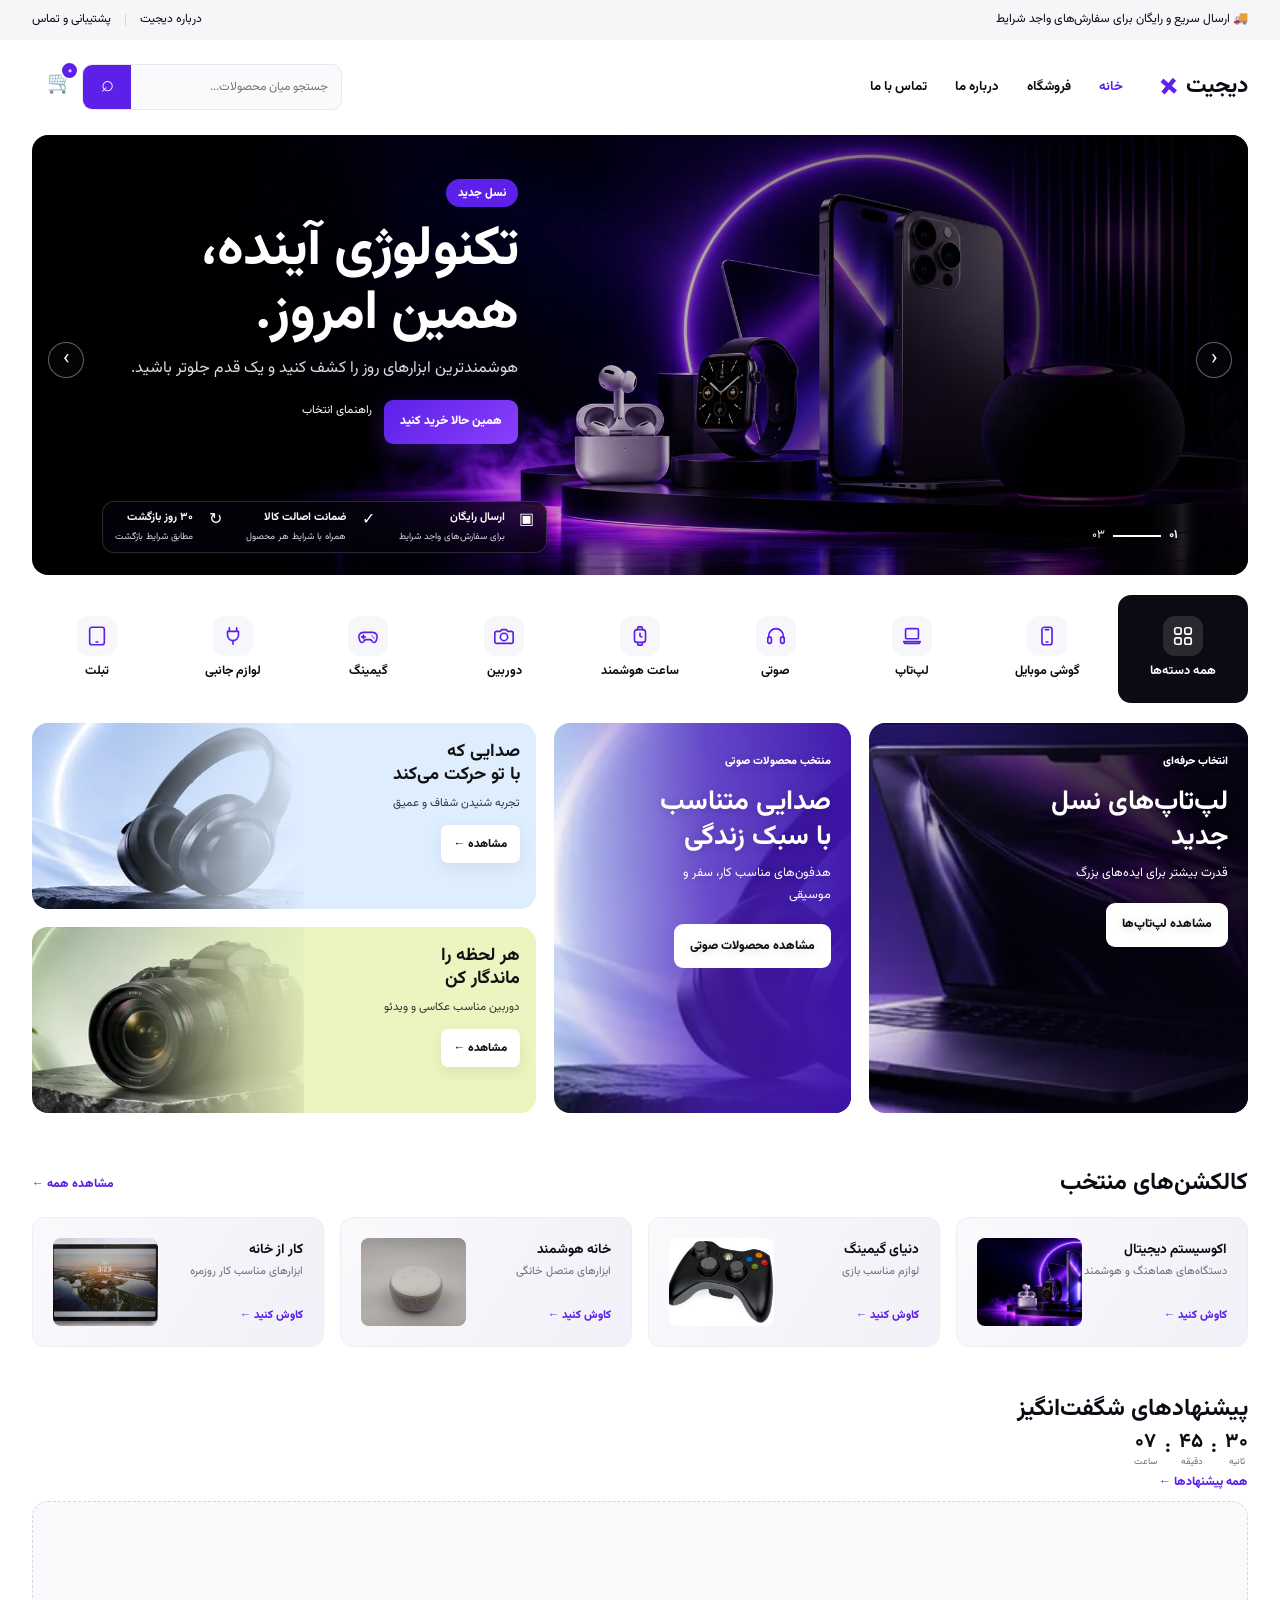
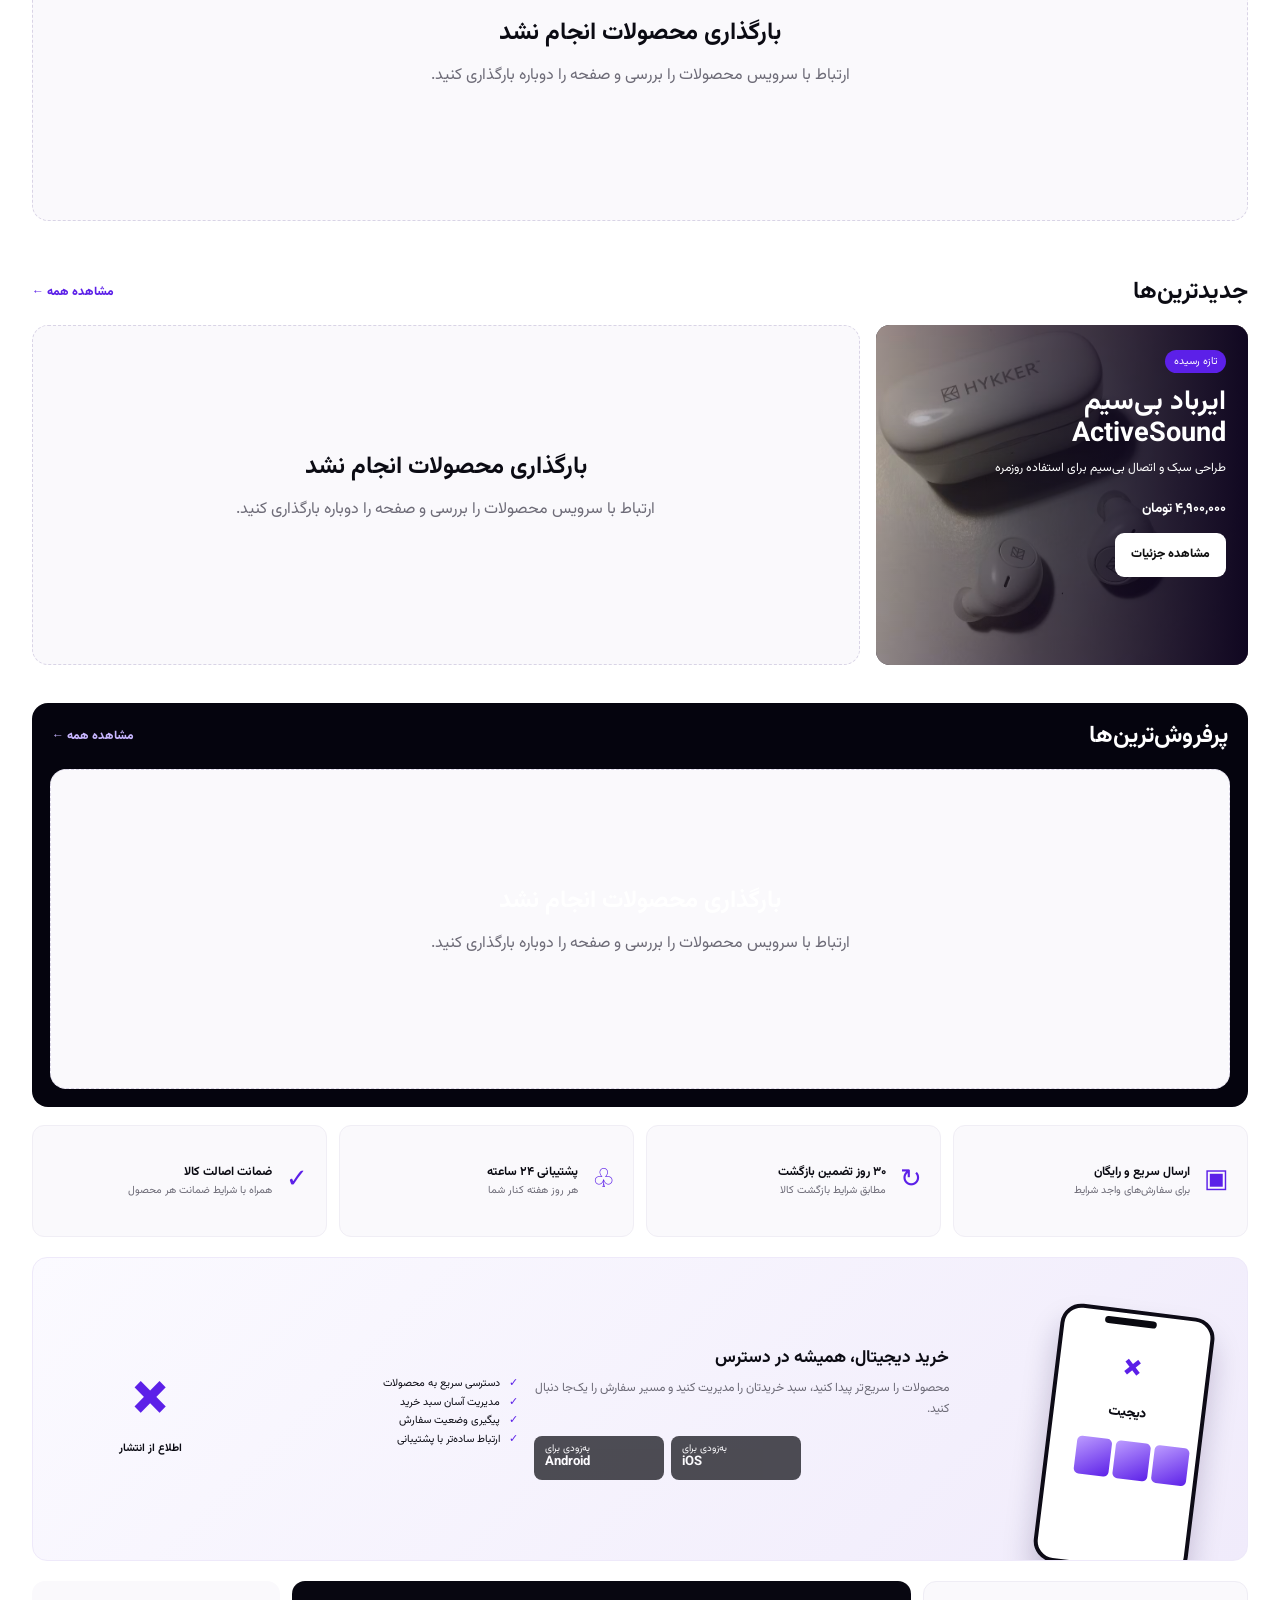
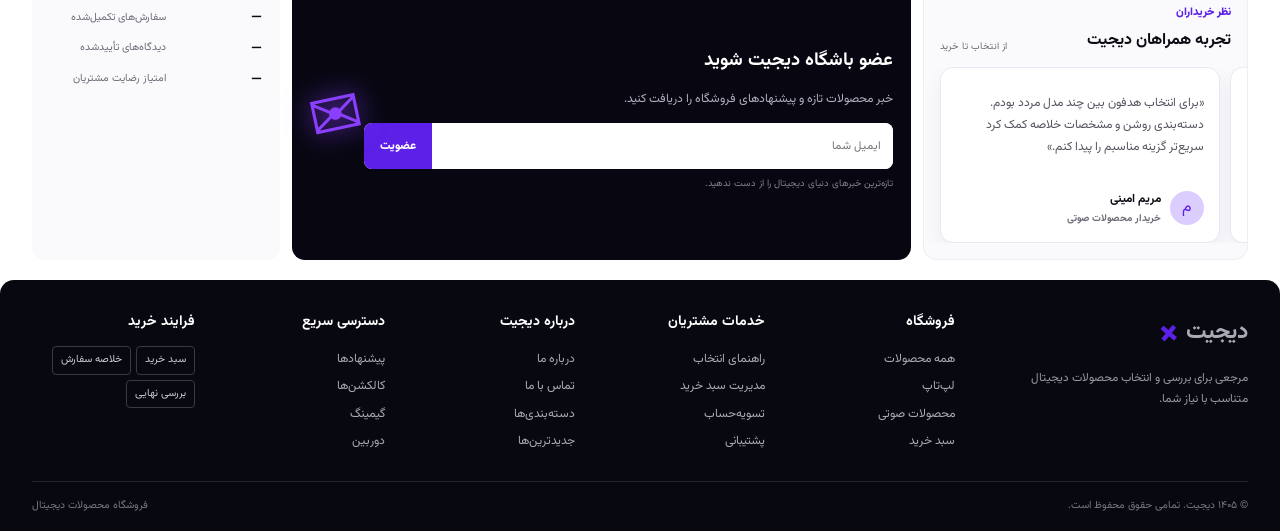
==== commit 81374b26: "chore: rebrand storefront from Nova to Digit" ====
--- a/index.html
+++ b/index.html
@@ -3,8 +3,8 @@
 <head>
   <meta charset="utf-8">
   <meta name="viewport" content="width=device-width, initial-scale=1">
-  <meta name="description" content="فروشگاه اینترنتی لوازم دیجیتال نُوا؛ موبایل، لپ‌تاپ، صوتی و گجت‌های هوشمند">
-  <title>نُوا | آینده همین‌جاست</title>
+  <meta name="description" content="فروشگاه اینترنتی لوازم دیجیتال دیجیت؛ موبایل، لپ‌تاپ، صوتی و گجت‌های هوشمند">
+  <title>دیجیت | آینده همین‌جاست</title>
   <link rel="preload" as="image" href="assets/images/hero.webp" type="image/webp" fetchpriority="high">
   <link rel="stylesheet" href="assets/css/style.css">
   <link rel="stylesheet" href="assets/css/pages.css">
@@ -88,7 +88,7 @@
     </section>
 
     <section class="app-promo container" aria-labelledby="appTitle">
-      <div class="phone-mock" aria-hidden="true"><span class="notch"></span><div class="mock-logo">×</div><small>نُوا</small><div class="mock-cards"><i></i><i></i><i></i></div></div>
+      <div class="phone-mock" aria-hidden="true"><span class="notch"></span><div class="mock-logo">×</div><small>دیجیت</small><div class="mock-cards"><i></i><i></i><i></i></div></div>
       <div class="app-copy"><h2 id="appTitle">خرید دیجیتال، همیشه در دسترس</h2><p>محصولات را سریع‌تر پیدا کنید، سبد خریدتان را مدیریت کنید و مسیر سفارش را یک‌جا دنبال کنید.</p><div class="store-buttons"><span aria-disabled="true">به‌زودی برای<br><b>Android</b></span><span aria-disabled="true">به‌زودی برای<br><b>iOS</b></span></div></div>
       <ul><li>دسترسی سریع به محصولات</li><li>مدیریت آسان سبد خرید</li><li>پیگیری وضعیت سفارش</li><li>ارتباط ساده‌تر با پشتیبانی</li></ul>
       <div class="qr app-release" aria-label="اطلاع‌رسانی انتشار اپلیکیشن"><div>×</div><b>اطلاع از انتشار</b></div>
@@ -96,7 +96,7 @@
 
     <section class="community container">
       <section class="testimonials" aria-labelledby="testimonialsTitle">
-        <header class="testimonials-head"><div><span>نظر خریداران</span><h2 id="testimonialsTitle">تجربه همراهان نُوا</h2></div><small>از انتخاب تا خرید</small></header>
+        <header class="testimonials-head"><div><span>نظر خریداران</span><h2 id="testimonialsTitle">تجربه همراهان دیجیت</h2></div><small>از انتخاب تا خرید</small></header>
         <div class="testimonial-viewport" tabindex="0" aria-label="نظرات مشتریان؛ برای مرور افقی بکشید">
           <div class="testimonial-track" role="list">
             <article class="testimonial-card" role="listitem"><blockquote>«برای انتخاب هدفون بین چند مدل مردد بودم. دسته‌بندی روشن و مشخصات خلاصه کمک کرد سریع‌تر گزینه مناسبم را پیدا کنم.»</blockquote><div class="person"><i>م</i><b>مریم امینی<small>خریدار محصولات صوتی</small></b></div></article>
@@ -106,7 +106,7 @@
           </div>
         </div>
       </section>
-      <article class="newsletter"><div><h2>عضو باشگاه نُوا شوید</h2><p>خبر محصولات تازه و پیشنهادهای فروشگاه را دریافت کنید.</p><form id="newsletterForm"><input type="email" required placeholder="ایمیل شما" aria-label="ایمیل"><button type="submit">عضویت</button></form><small>تازه‌ترین خبرهای دنیای دیجیتال را از دست ندهید.</small></div><div class="mail-art" aria-hidden="true">✉</div></article>
+      <article class="newsletter"><div><h2>عضو باشگاه دیجیت شوید</h2><p>خبر محصولات تازه و پیشنهادهای فروشگاه را دریافت کنید.</p><form id="newsletterForm"><input type="email" required placeholder="ایمیل شما" aria-label="ایمیل"><button type="submit">عضویت</button></form><small>تازه‌ترین خبرهای دنیای دیجیتال را از دست ندهید.</small></div><div class="mail-art" aria-hidden="true">✉</div></article>
       <article class="stats" aria-label="آمار فروشگاه"><p><b>—</b><span>سفارش‌های تکمیل‌شده</span></p><p><b>—</b><span>دیدگاه‌های تأییدشده</span></p><p><b>—</b><span>امتیاز رضایت مشتریان</span></p></article>
     </section>
   </main>
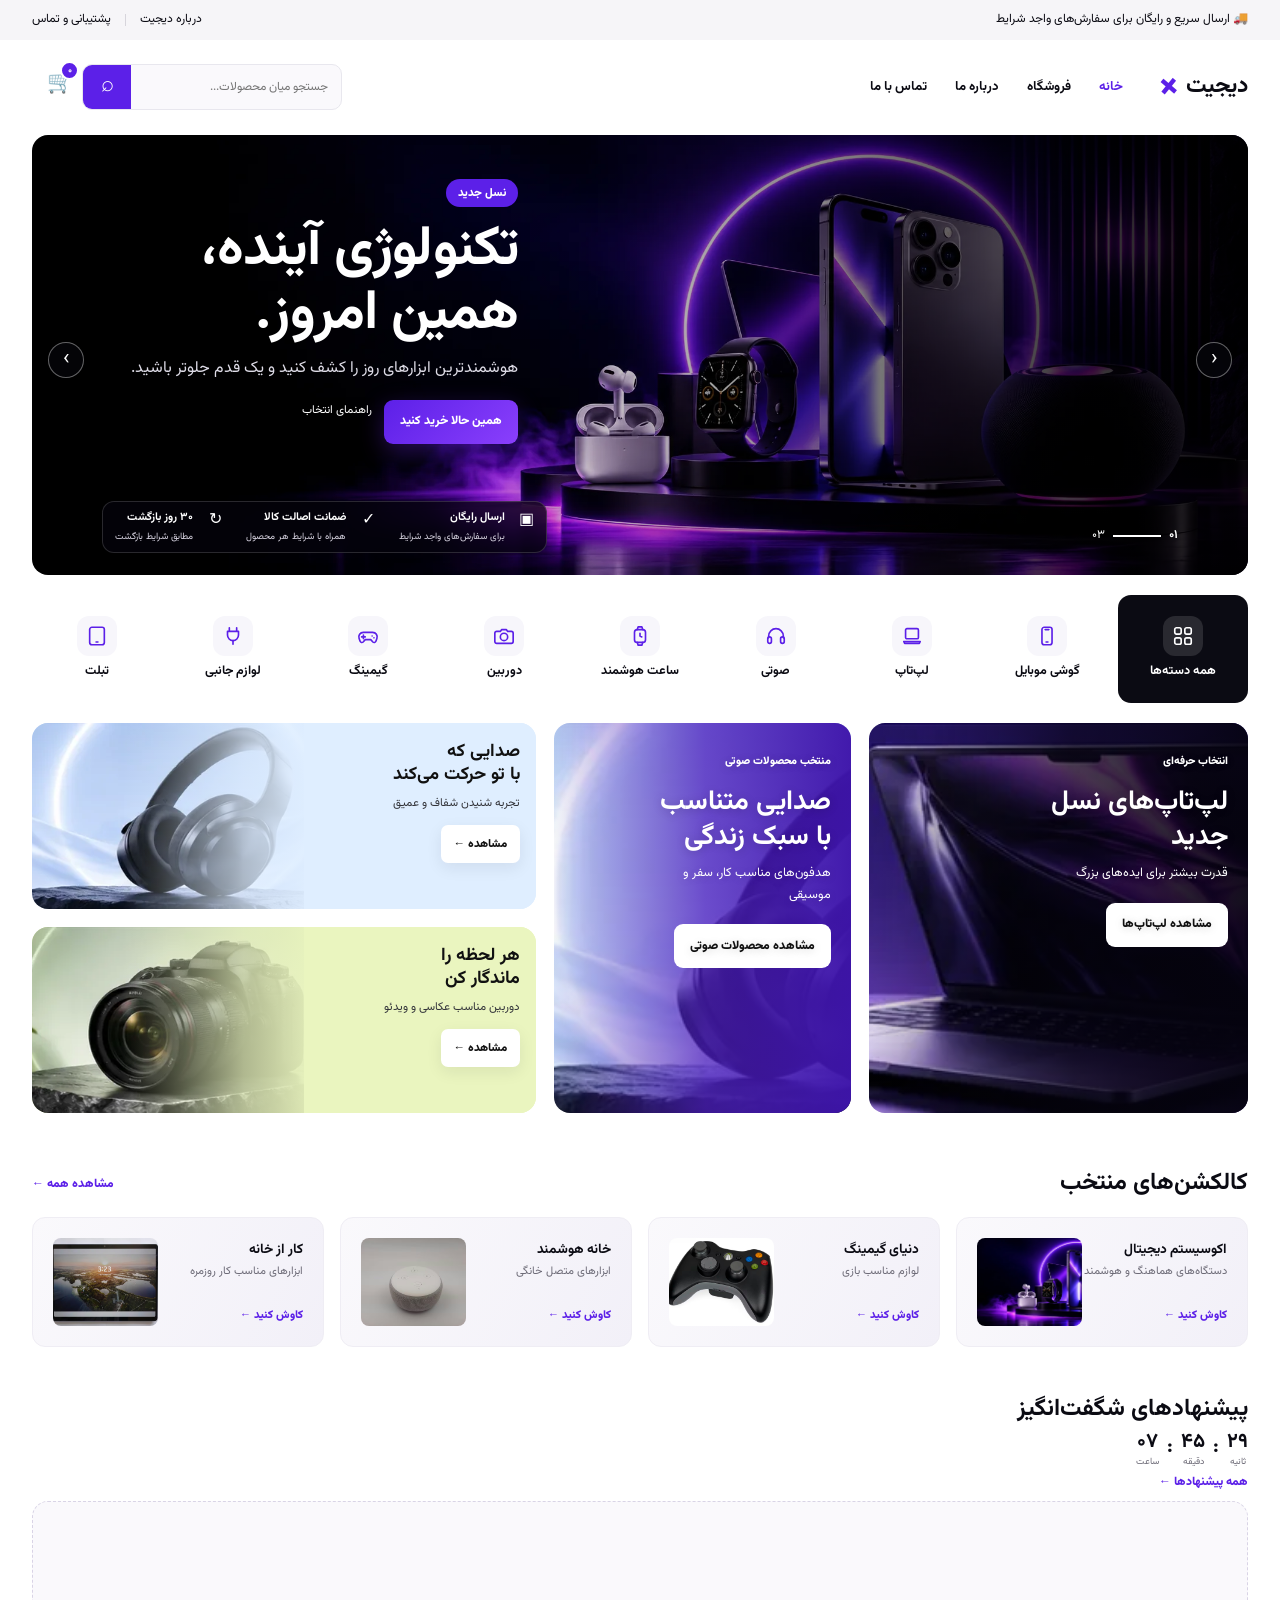
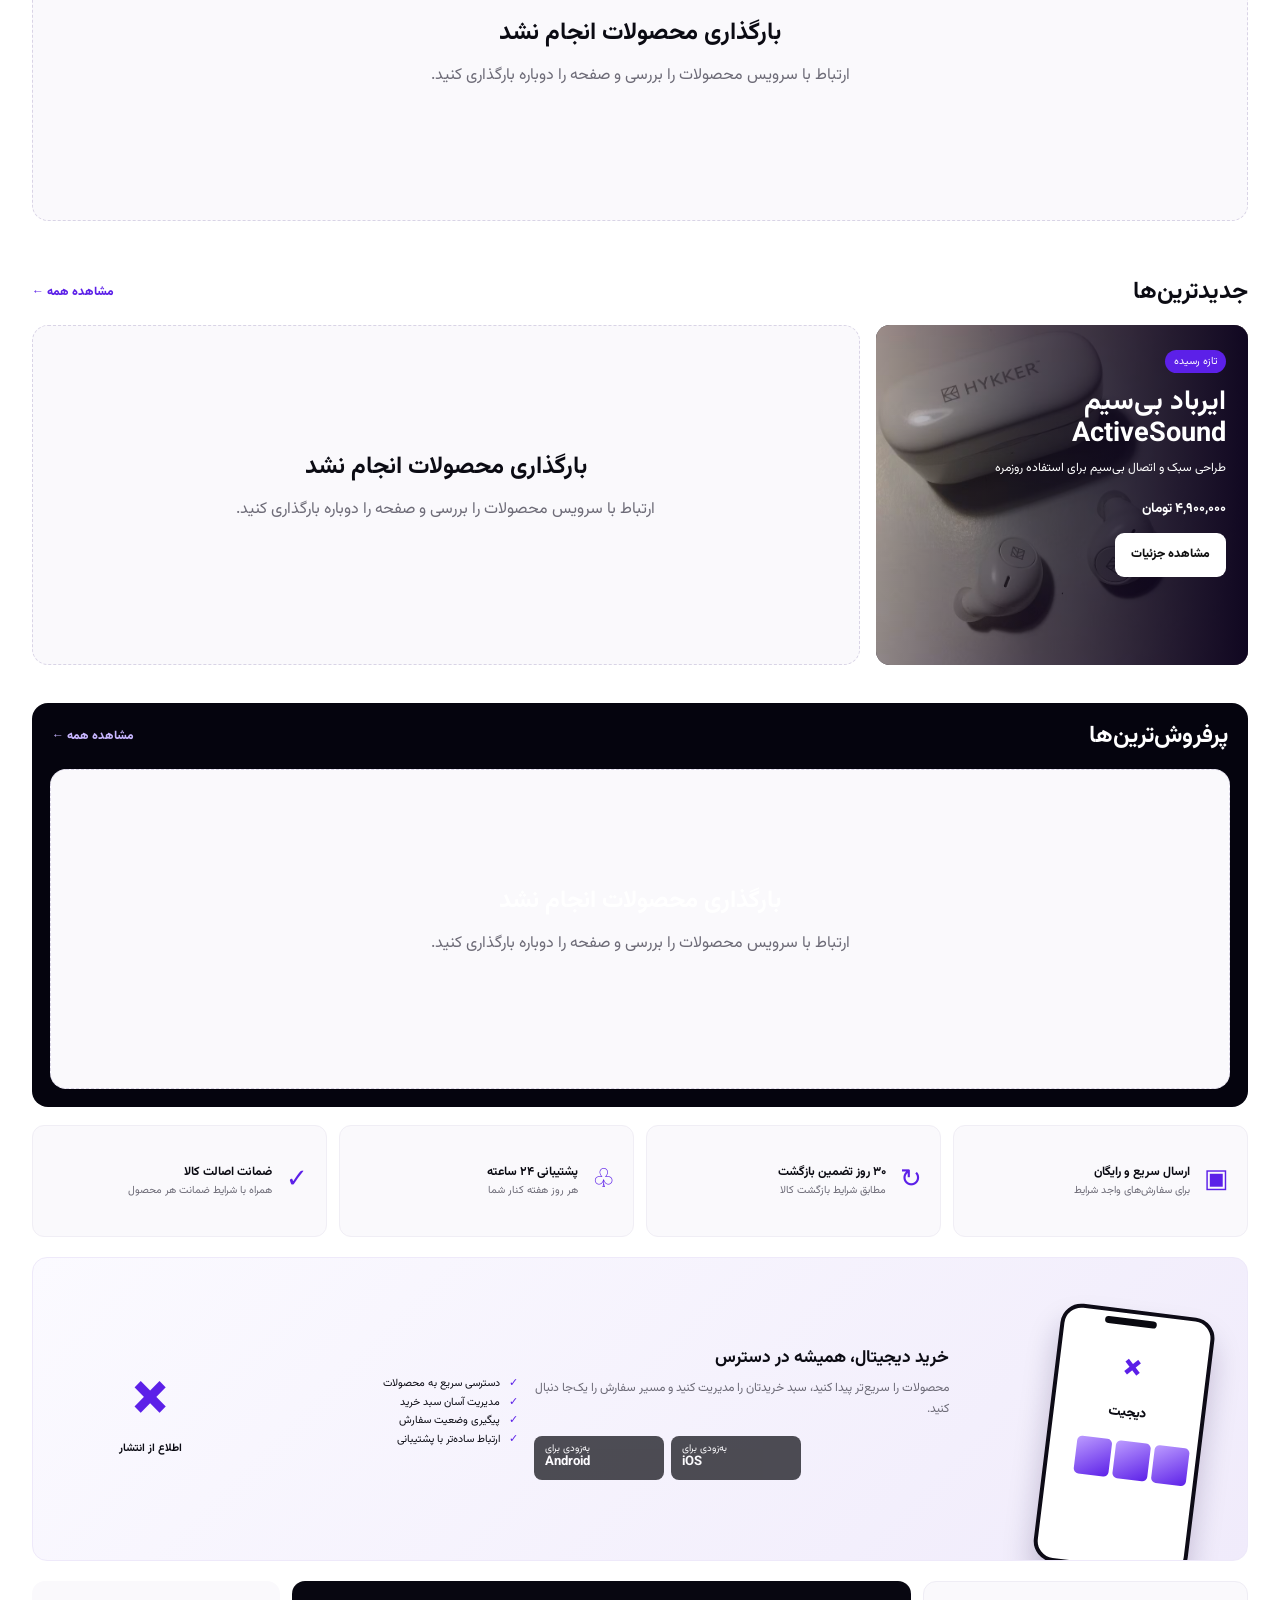
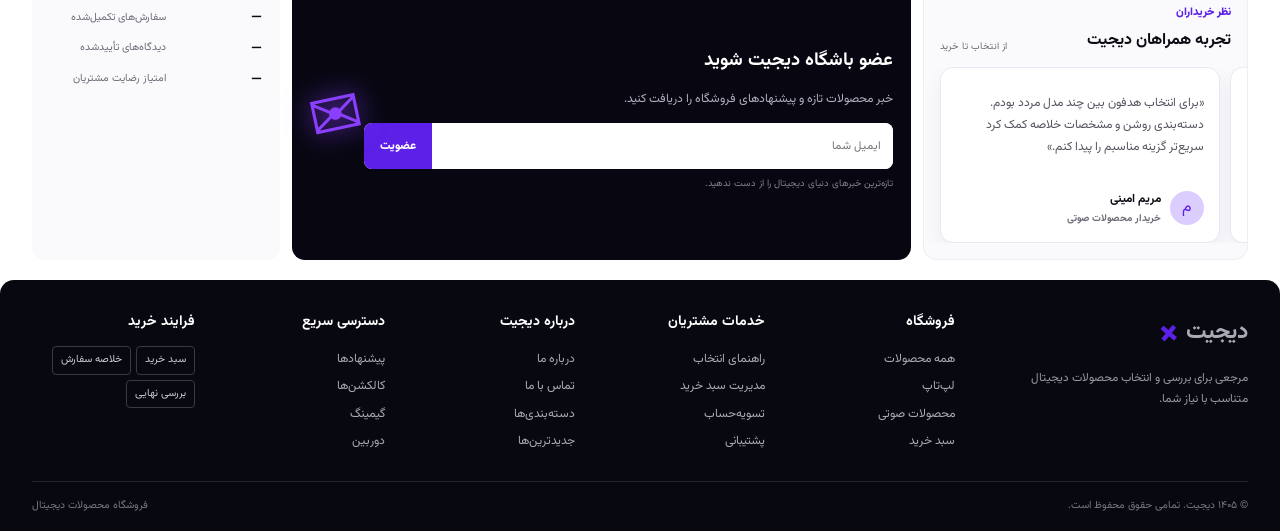
==== commit e14fc379: "fix: complete store functionality and harden security" ====
--- a/index.html
+++ b/index.html
@@ -106,7 +106,7 @@
           </div>
         </div>
       </section>
-      <article class="newsletter"><div><h2>عضو باشگاه دیجیت شوید</h2><p>خبر محصولات تازه و پیشنهادهای فروشگاه را دریافت کنید.</p><form id="newsletterForm"><input type="email" required placeholder="ایمیل شما" aria-label="ایمیل"><button type="submit">عضویت</button></form><small>تازه‌ترین خبرهای دنیای دیجیتال را از دست ندهید.</small></div><div class="mail-art" aria-hidden="true">✉</div></article>
+      <article class="newsletter"><div><h2>عضو باشگاه دیجیت شوید</h2><p>خبر محصولات تازه و پیشنهادهای فروشگاه را دریافت کنید.</p><form id="newsletterForm"><input name="email" type="email" required maxlength="190" autocomplete="email" inputmode="email" placeholder="ایمیل شما" aria-label="ایمیل"><button type="submit">عضویت</button></form><small id="newsletterResult" role="status" aria-live="polite">تازه‌ترین خبرهای دنیای دیجیتال را از دست ندهید.</small></div><div class="mail-art" aria-hidden="true">✉</div></article>
       <article class="stats" aria-label="آمار فروشگاه"><p><b>—</b><span>سفارش‌های تکمیل‌شده</span></p><p><b>—</b><span>دیدگاه‌های تأییدشده</span></p><p><b>—</b><span>امتیاز رضایت مشتریان</span></p></article>
     </section>
   </main>
--- a/assets/css/style.css
+++ b/assets/css/style.css
@@ -196,6 +196,7 @@
 .stars { overflow: hidden; color: #f5ac16; font-size: 0.68rem; white-space: nowrap; }
 .stars small { color: var(--muted); }
 .add-btn, .add-best { flex: none; width: 40px; height: 40px; border: 0; border-radius: 9px; background: var(--purple); color: #fff; font-size: 1.2rem; }
+.add-btn:disabled, .add-best:disabled, .newsletter button:disabled { cursor: not-allowed; opacity: .55; }
 
 .new-grid { display: grid; gap: 12px; }
 .new-grid > .product-grid { grid-template-columns: repeat(2, minmax(0, 1fr)); }
--- a/assets/css/pages.css
+++ b/assets/css/pages.css
@@ -125,7 +125,9 @@
 .contact-info b, .contact-info span { display: block; }
 .contact-info span { color: #aaa6b3; font-size: .72rem; }
 .contact-form { display: grid; gap: 12px; }
+.form-honeypot { position: absolute !important; width: 1px; height: 1px; overflow: hidden; clip-path: inset(50%); white-space: nowrap; }
 .inline-result { padding: 12px; border-radius: 9px; background: #effbef; color: #245924; }
+.inline-result.is-error { background: #fff0ee; color: #9f1c13; }
 .inline-result b, .inline-result span { display: block; }
 .inline-result span { font-size: .7rem; }
 
@@ -141,6 +143,7 @@
 .guide-grid b { color: #bba6ef; font-size: 1.1rem; }
 .guide-grid h3 { margin: 5px 0; font-size: .82rem; }
 .guide-grid p { margin: 0; color: var(--muted); font-size: .68rem; }
+.btn:disabled, .quantity-stepper button:disabled, .add-btn:disabled, .add-best:disabled { cursor: not-allowed; opacity: .55; }
 
 @media (min-width: 576px) {
   .filter-panel { grid-template-columns: repeat(2, minmax(0, 1fr)); }
